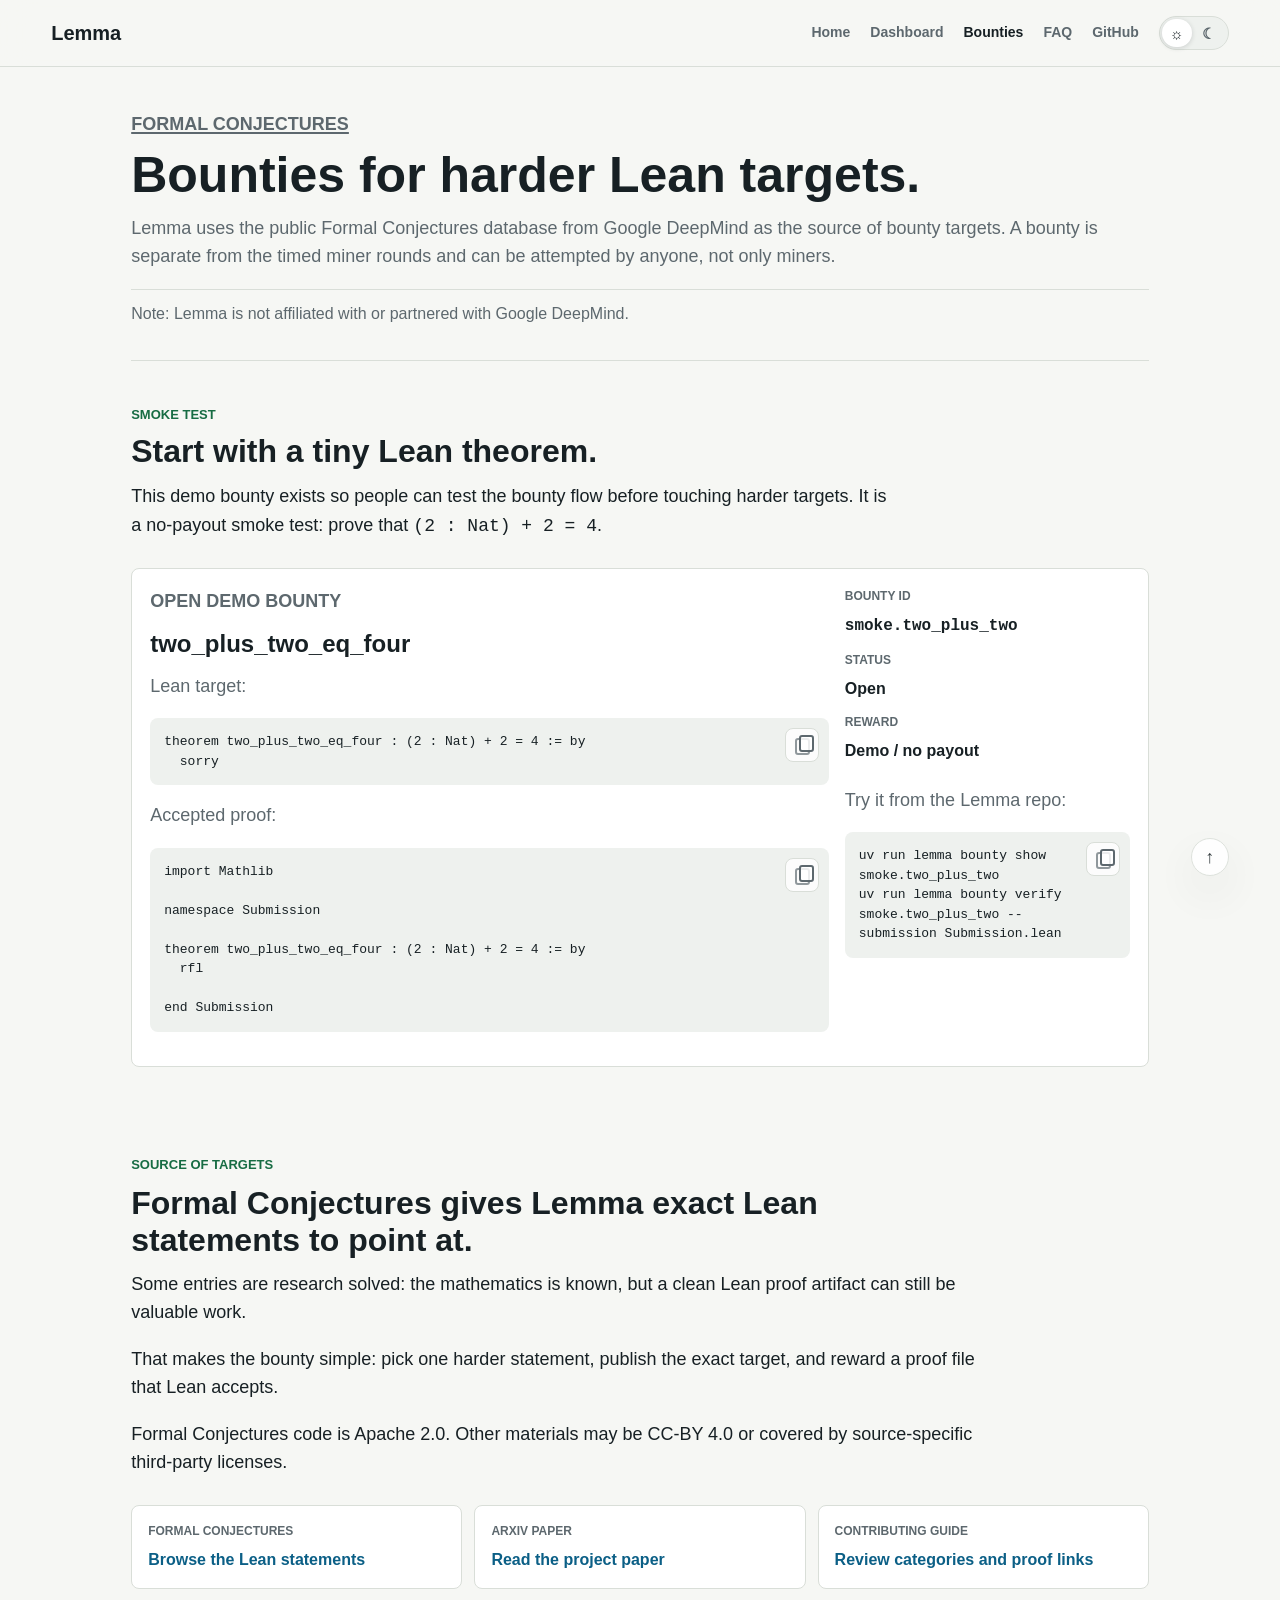
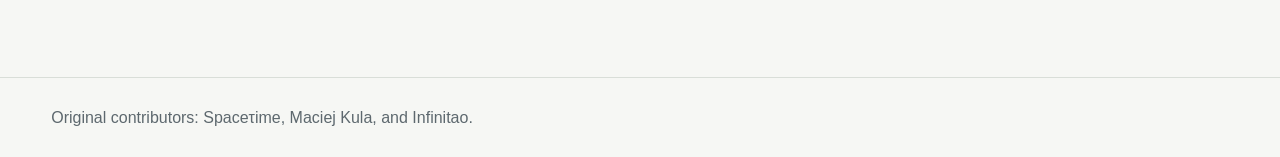
==== bounties/index.html @ 9a0e7863 "Add copy buttons and formal theorem example" ====
<!doctype html>
<html lang="en">
<head>
  <meta charset="utf-8">
  <meta name="viewport" content="width=device-width, initial-scale=1">
  <meta name="description" content="Formal Conjectures proof bounties on Lemma.">
  <title>Lemma Bounties</title>
  <script>
    (() => {
      try {
        const stored = localStorage.getItem("lemma-theme");
        const preferred = window.matchMedia("(prefers-color-scheme: dark)").matches ? "dark" : "light";
        document.documentElement.dataset.theme = stored || preferred;
      } catch {
        document.documentElement.dataset.theme = "light";
      }
    })();
  </script>
  <link rel="stylesheet" href="../assets/styles.css?v=20260516-site-polish-15">
  <script src="../assets/site.js?v=20260516-site-polish-15" defer></script>
</head>
<body id="top" data-page="bounties">
  <header class="site-header">
    <a class="brand" href="../index.html" aria-label="Lemma home">Lemma</a>
    <nav aria-label="Primary">
      <a href="../index.html">Home</a>
      <a href="../dashboard/index.html">Dashboard</a>
      <a href="index.html" aria-current="page">Bounties</a>
      <a href="../faq/index.html">FAQ</a>
      <a href="https://github.com/spacetime-tao/lemma" target="_blank" rel="noopener noreferrer">GitHub</a>
      <span class="theme-toggle" role="group" aria-label="Theme">
        <button class="theme-option" type="button" data-theme-choice="light" aria-label="Use light theme">&#9788;</button>
        <button class="theme-option" type="button" data-theme-choice="dark" aria-label="Use dark theme">&#9790;</button>
      </span>
    </nav>
  </header>

  <main class="dashboard-page bounty-page">
    <section class="dashboard-head bounty-head">
      <div>
        <p class="eyebrow"><a class="title-link" href="https://google-deepmind.github.io/formal-conjectures/" target="_blank" rel="noopener noreferrer">Formal Conjectures</a></p>
        <h1>Bounties for harder Lean targets.</h1>
        <p>
          Lemma uses the public Formal Conjectures database from Google
          DeepMind as the source of bounty targets. A bounty is separate
          from the timed miner rounds and can be attempted by anyone, not only
          miners.
        </p>
        <p class="source-note">Note: Lemma is not affiliated with or partnered with Google DeepMind.</p>
      </div>
    </section>

    <section class="band smoke-bounty" aria-labelledby="smoke-bounty-title">
      <div class="section-head">
        <p class="eyebrow">Smoke test</p>
        <h2 id="smoke-bounty-title">Start with a tiny Lean theorem.</h2>
        <p>
          This demo bounty exists so people can test the bounty flow before
          touching harder targets. It is a no-payout smoke test: prove that
          <code>(2 : Nat) + 2 = 4</code>.
        </p>
      </div>
      <article class="bounty-card">
        <div class="bounty-card-main">
          <p class="label">Open demo bounty</p>
          <h3>two_plus_two_eq_four</h3>
          <p>Lean target:</p>
          <pre class="lean-statement"><code>theorem two_plus_two_eq_four : (2 : Nat) + 2 = 4 := by
  sorry</code></pre>
          <p>Accepted proof:</p>
          <pre class="lean-statement"><code>import Mathlib

namespace Submission

theorem two_plus_two_eq_four : (2 : Nat) + 2 = 4 := by
  rfl

end Submission</code></pre>
        </div>
        <div class="bounty-card-side">
          <dl>
            <dt>Bounty id</dt>
            <dd><code>smoke.two_plus_two</code></dd>
            <dt>Status</dt>
            <dd>Open</dd>
            <dt>Reward</dt>
            <dd>Demo / no payout</dd>
          </dl>
          <p>Try it from the Lemma repo:</p>
          <pre class="lean-statement"><code>uv run lemma bounty show smoke.two_plus_two
uv run lemma bounty verify smoke.two_plus_two --submission Submission.lean</code></pre>
        </div>
      </article>
    </section>

    <section class="band bounty-sources">
      <div class="section-head">
        <p class="eyebrow">Source of targets</p>
        <h2>Formal Conjectures gives Lemma exact Lean statements to point at.</h2>
        <p>
          Some entries are research solved: the mathematics is known, but a
          clean Lean proof artifact can still be valuable work.
        </p>
        <p>
          That makes the bounty simple: pick one harder statement, publish the
          exact target, and reward a proof file that Lean accepts.
        </p>
        <p>
          Formal Conjectures code is Apache 2.0. Other materials may be CC-BY
          4.0 or covered by source-specific third-party licenses.
        </p>
      </div>
      <div class="source-list">
        <a class="source-link" href="https://google-deepmind.github.io/formal-conjectures/" target="_blank" rel="noopener noreferrer">
          <span>Formal Conjectures</span>
          <strong>Browse the Lean statements</strong>
        </a>
        <a class="source-link" href="https://arxiv.org/abs/2605.13171" target="_blank" rel="noopener noreferrer">
          <span>arXiv paper</span>
          <strong>Read the project paper</strong>
        </a>
        <a class="source-link" href="https://google-deepmind.github.io/formal-conjectures/contribute/" target="_blank" rel="noopener noreferrer">
          <span>Contributing guide</span>
          <strong>Review categories and proof links</strong>
        </a>
      </div>
    </section>
  </main>

  <footer class="site-footer">
    <p>Original contributors: Spaceτime, Maciej Kula, and Infinitao.</p>
  </footer>
  <a class="back-to-top" href="#top" aria-label="Back to top">↑</a>
</body>
</html>
---- assets/styles.css ----
:root {
  color-scheme: light dark;
  --bg: #f6f7f4;
  --ink: #172024;
  --muted: #5d686e;
  --panel: #ffffff;
  --line: #d9ded8;
  --soft: #eef1ee;
  --green: #176c43;
  --blue: #0b5f86;
  --gold: #8b6d1f;
  --rust: #9a4d2e;
  --shadow: 0 18px 55px rgba(23, 32, 36, 0.11);
  --header-bg: rgba(246, 247, 244, 0.92);
  --grid-line: rgba(23, 32, 36, 0.045);
  --panel-glass: rgba(255, 255, 255, 0.9);
  --button-secondary-bg: rgba(255, 255, 255, 0.72);
  --button-primary-bg: #172024;
  --button-primary-ink: #ffffff;
  --notice-bg: #fff8e1;
  --notice-ink: #4f4120;
  --operator-bg: #edf2f3;
}

:root[data-theme="dark"] {
  --bg: #0e1416;
  --ink: #eef4f1;
  --muted: #9aa8aa;
  --panel: #151d20;
  --line: #2c383b;
  --soft: #1e292b;
  --green: #58c58b;
  --blue: #7cc7e8;
  --gold: #d8bd55;
  --rust: #e09270;
  --shadow: 0 18px 55px rgba(0, 0, 0, 0.36);
  --header-bg: rgba(14, 20, 22, 0.92);
  --grid-line: rgba(238, 244, 241, 0.055);
  --panel-glass: rgba(21, 29, 32, 0.9);
  --button-secondary-bg: rgba(21, 29, 32, 0.78);
  --button-primary-bg: #eef4f1;
  --button-primary-ink: #0e1416;
  --notice-bg: #241f14;
  --notice-ink: #ead9a5;
  --operator-bg: #111b1d;
}

@view-transition {
  navigation: auto;
}

* {
  box-sizing: border-box;
}

html {
  background: var(--bg);
  scroll-behavior: smooth;
}

body {
  margin: 0;
  overflow-x: clip;
  background: var(--bg);
  color: var(--ink);
  font: 16px/1.52 -apple-system, BlinkMacSystemFont, "Segoe UI", sans-serif;
}

@media (prefers-reduced-motion: no-preference) {
  body,
  .site-header,
  .hero-panel,
  .status-card code,
  .lean-statement,
  .button,
  .theme-toggle,
  .theme-option,
  .steps article,
  .theorem-card,
  .scoreboard-grid article,
  .status-strip,
  .source-link,
  .bounty-card,
  .faq-list details,
  .dashboard-note article,
  .proof-map article,
  .table-shell,
  .operator-band,
  .notice-inline,
  .back-to-top {
    transition:
      background-color 520ms ease,
      border-color 520ms ease,
      color 520ms ease,
      box-shadow 520ms ease;
  }
}

a {
  color: inherit;
}

.title-link {
  color: inherit;
  text-decoration-thickness: 1.5px;
  text-underline-offset: 0.13em;
}

.title-link:hover {
  color: var(--blue);
}

code,
pre,
.addr {
  font-family: ui-monospace, SFMono-Regular, Menlo, Consolas, monospace;
}

.site-header {
  position: sticky;
  top: 0;
  z-index: 20;
  display: flex;
  align-items: center;
  justify-content: space-between;
  gap: 24px;
  padding: 16px clamp(20px, 4vw, 56px);
  border-bottom: 1px solid var(--line);
  background: var(--header-bg);
  backdrop-filter: blur(16px);
}

.brand {
  color: var(--ink);
  font-size: 20px;
  font-weight: 800;
  text-decoration: none;
}

nav {
  display: flex;
  align-items: center;
  gap: 20px;
  min-width: 0;
}

nav a {
  color: var(--muted);
  font-size: 14px;
  font-weight: 650;
  text-decoration: none;
}

nav a:hover,
nav a[aria-current="page"] {
  color: var(--ink);
}

.theme-toggle {
  position: relative;
  display: inline-grid;
  grid-template-columns: repeat(2, 32px);
  min-height: 34px;
  padding: 2px;
  border: 1px solid var(--line);
  border-radius: 999px;
  background: var(--soft);
  cursor: pointer;
  isolation: isolate;
}

.theme-toggle::before {
  content: "";
  position: absolute;
  top: 2px;
  left: 2px;
  z-index: 0;
  width: 30px;
  height: 28px;
  border-radius: 999px;
  background: var(--panel);
  box-shadow: 0 1px 5px rgba(23, 32, 36, 0.16);
  transform: translateX(0);
  transition: transform 420ms ease, background-color 520ms ease, box-shadow 520ms ease;
}

.theme-toggle[data-current-theme="dark"]::before {
  transform: translateX(32px);
}

.theme-option {
  position: relative;
  z-index: 1;
  display: inline-grid;
  place-items: center;
  width: 30px;
  height: 28px;
  border: 0;
  border-radius: 999px;
  background: transparent;
  color: var(--muted);
  cursor: pointer;
  font: inherit;
  font-size: 15px;
  font-weight: 850;
  line-height: 1;
}

.theme-option[aria-pressed="true"] {
  color: var(--ink);
}

h1,
h2,
h3,
p {
  margin-top: 0;
}

h1 {
  margin-bottom: 14px;
  font-size: 60px;
  line-height: 1.02;
  letter-spacing: 0;
}

h2 {
  margin-bottom: 12px;
  font-size: 32px;
  line-height: 1.12;
  letter-spacing: 0;
}

h3 {
  margin-bottom: 8px;
  font-size: 18px;
}

.eyebrow,
.label {
  margin: 0 0 10px;
  color: var(--green);
  font-size: 12px;
  font-weight: 800;
  letter-spacing: 0;
  text-transform: uppercase;
}

.label {
  color: var(--muted);
}

.label-with-info,
.table-label {
  display: inline-flex;
  gap: 6px;
  align-items: center;
  min-width: 0;
}

.info-tip {
  position: relative;
  display: inline-flex;
  align-items: center;
  z-index: 2;
  text-transform: none;
}

.info-tip.is-open {
  z-index: 80;
}

.info-button {
  display: inline-grid;
  place-items: center;
  width: 18px;
  height: 18px;
  padding: 0;
  border: 1px solid var(--line);
  border-radius: 50%;
  background: var(--soft);
  color: var(--ink);
  cursor: pointer;
  font: inherit;
  font-size: 12px;
  font-weight: 800;
  line-height: 1;
}

.info-bubble {
  display: none;
  position: absolute;
  left: 50%;
  bottom: calc(100% + 8px);
  z-index: 30;
  width: min(280px, 72vw);
  padding: 10px 12px;
  border: 1px solid var(--line);
  border-radius: 8px;
  background: var(--panel);
  color: var(--ink);
  box-shadow: var(--shadow);
  font-size: 13px;
  font-weight: 600;
  line-height: 1.35;
  opacity: 0;
  pointer-events: none;
  text-align: left;
  text-transform: none;
  transform: translate(-50%, 4px);
  transition: opacity 140ms ease, transform 140ms ease;
}

.info-bubble.align-right {
  right: 0;
  left: auto;
  transform: translate(0, 4px);
}

.info-tip:hover .info-bubble,
.info-tip:focus-within .info-bubble,
.info-tip.is-open .info-bubble {
  display: block;
  opacity: 1;
  pointer-events: auto;
  transform: translate(-50%, 0);
}

.info-tip:hover .info-bubble.align-right,
.info-tip:focus-within .info-bubble.align-right,
.info-tip.is-open .info-bubble.align-right {
  transform: translate(0, 0);
}

.hero {
  display: grid;
  grid-template-columns: minmax(0, 0.95fr) minmax(min(360px, 100%), 0.7fr);
  gap: clamp(28px, 6vw, 86px);
  align-items: center;
  min-height: 68svh;
  padding: 54px clamp(20px, 4vw, 56px) 62px;
  border-bottom: 1px solid var(--line);
  background:
    linear-gradient(var(--grid-line) 1px, transparent 1px),
    linear-gradient(90deg, var(--grid-line) 1px, transparent 1px);
  background-size: 48px 48px;
}

.hero-copy {
  min-width: 0;
  max-width: 760px;
}

.hero-copy h1 {
  max-width: 660px;
  font-size: 52px;
  line-height: 1.04;
}

.lede {
  max-width: 580px;
  color: var(--muted);
  font-size: 19px;
  line-height: 1.48;
}

.hero-actions {
  display: flex;
  flex-wrap: wrap;
  gap: 12px;
  margin-top: 28px;
}

.button,
.text-link {
  display: inline-flex;
  align-items: center;
  min-height: 42px;
  color: var(--ink);
  font-weight: 750;
  text-decoration: none;
}

.button {
  justify-content: center;
  padding: 0 16px;
  border: 1px solid var(--ink);
  border-radius: 8px;
}

.button.primary {
  background: var(--button-primary-bg);
  color: var(--button-primary-ink);
}

.button.secondary {
  background: var(--button-secondary-bg);
}

.text-link {
  color: var(--blue);
}

.link-row {
  display: flex;
  flex-wrap: wrap;
  gap: 14px;
}

.hero-panel {
  min-width: 0;
  border: 1px solid var(--line);
  border-radius: 8px;
  background: var(--panel-glass);
  box-shadow: var(--shadow);
  overflow: visible;
}

.status-card {
  display: grid;
  gap: 10px;
  padding: 20px;
  border-bottom: 1px solid var(--line);
}

.status-card > span,
.metric-grid div > span,
.status-strip div > span,
.scoreboard-grid article > span,
.mini-row > span {
  color: var(--muted);
  font-size: 12px;
  font-weight: 700;
  text-transform: uppercase;
}

.status-card strong {
  font-size: 22px;
}

.panel-link {
  min-height: auto;
  font-size: 19px;
}

.status-card code,
.lean-statement {
  display: block;
  margin: 0;
  padding: 14px;
  overflow-wrap: anywhere;
  white-space: pre-wrap;
  border-radius: 8px;
  background: var(--soft);
  color: var(--ink);
  font-size: 14px;
  line-height: 1.5;
}

.copy-block {
  position: relative;
}

.copy-block > pre,
.copy-block > code {
  padding-right: 52px;
}

.copy-button {
  appearance: none;
  position: absolute;
  top: 10px;
  right: 10px;
  width: 34px;
  height: 34px;
  padding: 0;
  border: 1px solid var(--line);
  border-radius: 8px;
  background: var(--panel);
  background: color-mix(in srgb, var(--panel) 82%, transparent);
  color: var(--muted);
  cursor: pointer;
}

.copy-button:hover,
.copy-button:focus-visible,
.copy-button[data-copied="true"] {
  border-color: var(--blue);
  color: var(--blue);
}

.copy-button:focus-visible {
  outline: 2px solid var(--blue);
  outline-offset: 2px;
}

.copy-button::before,
.copy-button::after {
  content: "";
  position: absolute;
  width: 11px;
  height: 13px;
  border: 2px solid currentColor;
  border-radius: 3px;
}

.copy-button::before {
  top: 9px;
  left: 9px;
  opacity: 0.68;
}

.copy-button::after {
  top: 6px;
  left: 13px;
  background: inherit;
}

.metric-grid,
.scoreboard-grid {
  display: grid;
  grid-template-columns: repeat(2, minmax(0, 1fr));
}

.metric-grid div,
.scoreboard-grid article {
  display: grid;
  gap: 5px;
  position: relative;
  min-width: 0;
  padding: 16px 20px;
  border-right: 1px solid var(--line);
  border-bottom: 1px solid var(--line);
  background: var(--panel);
}

.metric-grid div:nth-child(2n),
.scoreboard-grid article:nth-child(2n) {
  border-right: 0;
}

.metric-grid div:nth-last-child(-n + 2) {
  border-bottom: 0;
}

.metric-grid strong,
.scoreboard-grid strong {
  font-size: 21px;
}

.metric-sub {
  color: var(--muted);
  font-size: 13px;
  font-style: normal;
  font-weight: 750;
}

.operator-band,
.footnote-band,
.band,
.dashboard-page {
  padding: 44px clamp(20px, 4vw, 56px);
}

.section-head {
  max-width: 860px;
  margin-bottom: 28px;
}

.useful-copy {
  margin-bottom: 0;
}

.useful-copy h2 {
  font-size: 30px;
}

.useful-copy p:last-child {
  color: var(--muted);
  font-size: 18px;
  line-height: 1.55;
}

.section-head > p:not(.eyebrow),
.steps p,
.value-grid p,
.proof-lanes p,
.operator-band p,
.proof-example > div > p,
.bounty-card p,
.faq-answer p,
.dashboard-head p {
  font-size: 18px;
  line-height: 1.58;
}

.steps {
  display: grid;
  grid-template-columns: repeat(3, minmax(0, 1fr));
  gap: 14px;
}

.steps article,
.theorem-card,
.scoreboard-grid article {
  border: 1px solid var(--line);
  border-radius: 8px;
  background: var(--panel);
}

.steps article {
  padding: 16px 18px;
}

.steps span {
  display: block;
  margin-bottom: 12px;
  color: var(--gold);
  font-weight: 800;
}

.steps p,
.value-grid p,
.proof-lanes p,
.operator-band p,
.table-head p,
.meta,
.theorem-explain,
.theorem-mode-note,
.dashboard-head p {
  color: var(--muted);
}

.operator-band {
  display: grid;
  grid-template-columns: repeat(2, minmax(0, 1fr));
  gap: 24px clamp(24px, 6vw, 72px);
  padding-top: 38px;
  padding-bottom: 38px;
  border-top: 1px solid var(--line);
  border-bottom: 1px solid var(--line);
  background: var(--operator-bg);
}

.get-started-notes {
  display: grid;
  grid-column: 1 / -1;
  gap: 18px;
  max-width: 720px;
}

.role-doc-link {
  margin-top: 10px;
}

.get-started-notes p {
  margin: 0;
}

.notice-inline {
  padding: 12px 14px;
  border: 1px solid var(--line);
  border-radius: 8px;
  background: var(--notice-bg);
  color: var(--notice-ink) !important;
}

.notice-inline strong {
  color: var(--rust);
}

.notice-inline .text-link {
  min-height: auto;
  color: var(--blue);
}

.notice-inline p + p {
  margin-top: 6px;
}

.value-grid {
  display: grid;
  grid-template-columns: repeat(4, minmax(0, 1fr));
  gap: 14px;
}

.proof-lanes {
  display: grid;
  grid-template-columns: repeat(2, minmax(0, 1fr));
  gap: 14px;
}

.value-grid article,
.proof-lanes article {
  padding: 18px;
  border: 1px solid var(--line);
  border-radius: 8px;
  background: var(--panel);
}

.proof-example {
  display: grid;
  gap: 18px;
  align-items: start;
  margin-top: 18px;
  padding: 18px;
  border: 1px solid var(--line);
  border-radius: 8px;
  background: var(--panel);
}

.proof-example > *,
.theorem-card,
.status-strip div {
  min-width: 0;
}

.proof-example p {
  color: var(--muted);
}

.proof-example-intro {
  max-width: 860px;
}

.proof-target {
  max-width: 860px;
}

.proof-target .lean-statement {
  margin-bottom: 0;
}

.proof-map-heading {
  margin: 2px 0 -2px;
  font-size: 20px;
}

.proof-map {
  display: grid;
  gap: 12px;
}

.proof-map article {
  display: grid;
  grid-template-columns: minmax(260px, 0.9fr) minmax(360px, 1.1fr);
  gap: 16px;
  align-items: stretch;
  padding: 14px;
  border: 1px solid var(--line);
  border-radius: 8px;
  background: var(--soft);
}

.proof-map-copy {
  display: grid;
  grid-template-columns: 34px minmax(0, 1fr);
  gap: 12px;
  align-content: start;
}

.proof-map-copy span {
  display: grid;
  place-items: center;
  width: 30px;
  height: 30px;
  border: 1px solid var(--line);
  border-radius: 999px;
  background: var(--panel);
  color: var(--gold);
  font-size: 14px;
  font-weight: 850;
  line-height: 1;
}

.proof-map h4 {
  margin: 1px 0 5px;
  color: var(--ink);
  font-size: 17px;
  line-height: 1.18;
}

.proof-map p {
  margin: 0;
  font-size: 16px;
  line-height: 1.48;
}

.proof-map code {
  color: var(--ink);
  font-weight: 750;
}

.lean-snippet {
  margin: 0;
  padding: 14px;
  overflow-x: auto;
  border-radius: 8px;
  background: var(--panel);
  color: var(--ink);
  font-size: 15px;
  line-height: 1.46;
}

.lean-snippet code {
  font-weight: 650;
}

.source-note {
  margin-top: 14px;
  padding-top: 12px;
  border-top: 1px solid var(--line);
  color: var(--muted);
  font-size: 16px !important;
  line-height: 1.5 !important;
}

.proof-lanes-band {
  border-top: 1px solid var(--line);
}

.miner-solve-band {
  border-top: 1px solid var(--line);
}

.bounty-page {
  max-width: 1120px;
}

.bounty-head {
  align-items: flex-start;
}

.bounty-page .eyebrow {
  font-size: 13px;
}

.bounty-page .dashboard-head h1 {
  max-width: 920px;
  font-size: 50px;
  line-height: 1.04;
}

.bounty-page .dashboard-head p,
.bounty-sources p {
  font-size: 18px;
  line-height: 1.55;
}

.bounty-sources {
  padding-right: 0;
  padding-left: 0;
}

.smoke-bounty {
  padding-right: 0;
  padding-left: 0;
  border-top: 1px solid var(--line);
}

.smoke-bounty .section-head {
  max-width: 760px;
}

.bounty-card {
  display: grid;
  grid-template-columns: minmax(0, 1fr) minmax(280px, 0.42fr);
  gap: 16px;
  padding: 18px;
  border: 1px solid var(--line);
  border-radius: 8px;
  background: var(--panel);
}

.bounty-card h3 {
  margin-bottom: 10px;
  font-size: 24px;
}

.bounty-card p {
  color: var(--muted);
}

.bounty-card dl {
  display: grid;
  gap: 8px;
  margin: 0 0 18px;
}

.bounty-card dt {
  color: var(--muted);
  font-size: 12px;
  font-weight: 800;
  text-transform: uppercase;
}

.bounty-card dd {
  margin: 0 0 4px;
  color: var(--ink);
  font-weight: 750;
}

.bounty-card .lean-statement {
  margin: 8px 0 16px;
  font-size: 13px;
}

.bounty-sources h2 {
  max-width: 760px;
  font-size: 32px;
  line-height: 1.14;
}

.source-list {
  display: grid;
  grid-template-columns: repeat(3, minmax(0, 1fr));
  gap: 12px;
}

.source-link {
  display: grid;
  gap: 8px;
  min-width: 0;
  padding: 16px;
  border: 1px solid var(--line);
  border-radius: 8px;
  background: var(--panel);
  text-decoration: none;
}

.source-link span {
  color: var(--muted);
  font-size: 12px;
  font-weight: 800;
  text-transform: uppercase;
}

.source-link strong {
  color: var(--blue);
}

.faq-page {
  max-width: 1180px;
}

.faq-layout {
  display: grid;
  grid-template-columns: 220px minmax(0, 1fr);
  gap: 32px;
  align-items: start;
}

.faq-topic-nav {
  position: sticky;
  top: 88px;
  display: grid;
  gap: 8px;
  align-items: start;
  padding: 12px;
  border: 1px solid var(--line);
  border-radius: 8px;
  background: var(--panel);
}

.faq-topic-nav span {
  color: var(--muted);
  font-size: 12px;
  font-weight: 800;
  text-transform: uppercase;
}

.faq-topic-nav a {
  display: flex;
  align-items: center;
  min-height: 36px;
  padding: 0 11px;
  border: 1px solid var(--line);
  border-radius: 8px;
  color: var(--ink);
  font-size: 14px;
  font-weight: 750;
  text-decoration: none;
}

.faq-topic-nav a:hover {
  border-color: var(--blue);
  color: var(--blue);
}

.faq-group {
  margin-top: 30px;
  scroll-margin-top: 92px;
}

.faq-content .faq-group:first-child {
  margin-top: 0;
}

.faq-group h2 {
  margin-bottom: 12px;
  font-size: 22px;
}

.faq-list {
  display: grid;
  gap: 12px;
}

.faq-list details {
  scroll-margin-top: 92px;
  border: 1px solid var(--line);
  border-radius: 8px;
  background: var(--panel);
  overflow: hidden;
}

.faq-list details:target {
  border-color: color-mix(in srgb, var(--green) 58%, var(--line));
  box-shadow: 0 0 0 1px color-mix(in srgb, var(--green) 28%, transparent);
}

.faq-list summary {
  display: flex;
  align-items: center;
  justify-content: space-between;
  gap: 16px;
  min-height: 56px;
  padding: 15px 18px;
  cursor: pointer;
  color: var(--ink);
  font-weight: 800;
  list-style: none;
}

.faq-list summary::-webkit-details-marker {
  display: none;
}

.faq-list summary::after {
  content: "+";
  display: inline-grid;
  flex: 0 0 auto;
  place-items: center;
  width: 28px;
  height: 28px;
  border: 1px solid var(--line);
  border-radius: 999px;
  color: var(--muted);
  font-size: 18px;
  line-height: 1;
}

.faq-list details[open] summary {
  border-bottom: 1px solid var(--line);
}

.faq-list details[open] summary::after {
  content: "-";
}

.faq-list summary span {
  flex: 1 1 auto;
  min-width: 0;
  font-size: 19px;
  line-height: 1.18;
}

.faq-permalink {
  display: inline-grid;
  flex: 0 0 auto;
  place-items: center;
  width: 28px;
  height: 28px;
  border: 1px solid transparent;
  border-radius: 999px;
  color: var(--muted);
  font-size: 17px;
  line-height: 1;
  text-decoration: none;
  opacity: 0.68;
}

.faq-list details:hover .faq-permalink,
.faq-permalink:focus-visible {
  border-color: var(--line);
  color: var(--ink);
  opacity: 1;
}

.faq-answer {
  display: grid;
  gap: 14px;
  padding: 20px 22px 22px;
}

.faq-answer p {
  max-width: 78ch;
  margin-bottom: 0;
}

.faq-list p:last-child,
.faq-list ul:last-child,
.faq-list ol:last-child {
  margin-bottom: 0;
}

.faq-list p,
.faq-list li {
  color: var(--muted);
}

.footnote-band {
  display: block;
  border-top: 1px solid var(--line);
  color: var(--muted);
}

.footnote-band p {
  margin: 0;
}

.back-to-top {
  position: fixed;
  right: clamp(20px, 4vw, 56px);
  left: auto;
  bottom: 24px;
  z-index: 30;
  display: grid;
  place-items: center;
  width: 38px;
  height: 38px;
  margin: 0;
  border: 1px solid var(--line);
  border-radius: 999px;
  background: var(--panel);
  color: var(--ink);
  box-shadow: var(--shadow);
  font-size: 18px;
  font-weight: 850;
  line-height: 1;
  text-decoration: none;
  opacity: 0.86;
}

.back-to-top:hover {
  border-color: var(--blue);
  color: var(--blue);
  opacity: 1;
}

.site-footer {
  display: flex;
  justify-content: space-between;
  gap: 24px;
  padding: 28px clamp(20px, 4vw, 56px);
  border-top: 1px solid var(--line);
  color: var(--muted);
}

.site-footer p {
  margin: 0;
}

body[data-page="home"] .site-footer {
  flex-direction: column;
  align-items: flex-start;
  justify-content: flex-start;
  gap: 8px;
}

.dashboard-page {
  width: min(1280px, 100%);
  margin: 0 auto;
}

.dashboard-head {
  display: flex;
  justify-content: space-between;
  gap: 28px;
  align-items: flex-end;
  padding-bottom: 18px;
}

.dashboard-head h1 {
  font-size: 48px;
}

.status-strip {
  display: grid;
  grid-template-columns: repeat(3, minmax(0, 1fr));
  border: 1px solid var(--line);
  background: var(--panel);
}

.status-strip div {
  display: grid;
  gap: 5px;
  position: relative;
  min-width: 0;
  padding: 14px;
  border-right: 1px solid var(--line);
}

.status-strip div:last-child {
  border-right: 0;
}

.status-strip strong {
  overflow-wrap: anywhere;
}

.scoreboard-grid {
  grid-template-columns: repeat(3, minmax(0, 1fr));
  gap: 12px;
  margin: 18px 0;
}

.scoreboard-grid article {
  border: 1px solid var(--line);
}

.scoreboard-grid article:nth-child(n) {
  border-right: 1px solid var(--line);
  border-bottom: 1px solid var(--line);
}

.theorem-layout {
  display: grid;
  grid-template-columns: minmax(0, 1.1fr) minmax(320px, 0.75fr);
  gap: 12px;
  align-items: start;
  margin-top: 18px;
}

.side-theorems {
  display: grid;
  gap: 12px;
}

.theorem-card {
  padding: 16px;
}

.theorem-card.current {
  border-color: var(--green);
}

.theorem-card h2 {
  max-width: 820px;
  font-size: 28px;
  line-height: 1.12;
}

.theorem-mode-note {
  max-width: 760px;
  margin: 24px 0 30px;
  padding: 14px 16px;
  border: 1px solid var(--line);
  border-radius: 8px;
  background: var(--soft);
  font-size: 19px;
  line-height: 1.45;
}

.theorem-mode-note .text-link {
  display: block;
  width: fit-content;
  margin-top: 10px;
  min-height: 0;
  font-size: 14px;
  line-height: 1.35;
}

.theorem-card.compact h3 {
  font-size: 19px;
  line-height: 1.18;
}

.theorem-topline {
  display: flex;
  justify-content: space-between;
  gap: 16px;
  align-items: start;
}

.theorem-meta {
  display: flex;
  flex-wrap: wrap;
  justify-content: flex-end;
  gap: 8px;
  color: var(--muted);
  font-size: 14px;
  font-weight: 700;
}

.theorem-meta span {
  display: inline-flex;
  align-items: baseline;
  gap: 6px;
  padding: 7px 12px;
  border: 1px solid var(--line);
  border-radius: 999px;
  background: var(--soft);
  color: var(--muted);
  line-height: 1;
  white-space: nowrap;
}

.theorem-meta strong {
  color: var(--ink);
  font-size: 15px;
  font-weight: 850;
}

.lean-statement {
  margin: 14px 0;
  max-width: 100%;
  overflow-x: auto;
}

.statement-label {
  margin: 12px 0 6px;
  color: var(--muted);
  font-size: 12px;
  font-weight: 800;
  text-transform: uppercase;
}

.statement-label + .lean-statement {
  margin-top: 0;
}

.technical-details {
  margin-top: 14px;
  color: var(--muted);
}

.technical-details summary {
  cursor: pointer;
  color: var(--blue);
  font-weight: 750;
  transition: color 180ms ease;
}

@supports (interpolate-size: allow-keywords) {
  :root {
    interpolate-size: allow-keywords;
  }
}

@supports selector(details::details-content) {
  details::details-content {
    block-size: 0;
    overflow: clip;
    opacity: 0;
    transition:
      block-size 220ms ease,
      opacity 180ms ease,
      content-visibility 220ms allow-discrete;
  }

  details[open]::details-content {
    block-size: auto;
    opacity: 1;
  }
}

.technical-details dl {
  display: grid;
  grid-template-columns: max-content 1fr;
  gap: 6px 12px;
  margin: 10px 0 0;
  font-size: 13px;
}

.technical-details dt {
  color: var(--ink);
  font-weight: 800;
}

.technical-details dd {
  display: grid;
  gap: 2px;
  margin: 0;
  overflow-wrap: anywhere;
}

.detail-value {
  color: var(--ink);
}

.detail-help {
  color: var(--muted);
  font-size: 12px;
}

.theorem-layout.is-rotating .theorem-card {
  animation: theorem-slide 420ms ease;
}

@keyframes theorem-slide {
  from {
    opacity: 0.45;
    transform: translateY(10px);
  }

  to {
    opacity: 1;
    transform: translateY(0);
  }
}

.table-head h2 {
  font-size: 24px;
}

.dashboard-note {
  align-items: flex-start;
  padding-top: 24px;
  padding-bottom: 24px;
}

.dashboard-note-grid {
  display: grid;
  grid-template-columns: repeat(4, minmax(0, 1fr));
  gap: 12px;
}

.dashboard-note article {
  padding: 14px;
  border: 1px solid var(--line);
  border-radius: 8px;
  background: var(--panel);
}

.dashboard-note article span {
  display: block;
  margin-bottom: 6px;
  color: var(--green);
  font-size: 12px;
  font-weight: 800;
  text-transform: uppercase;
}

.dashboard-note article p {
  color: var(--muted);
  font-size: 14px;
  line-height: 1.45;
}

.dashboard-note .meta {
  margin-top: 14px;
}

.miners-section {
  margin-top: 26px;
}

.table-head {
  display: flex;
  justify-content: space-between;
  gap: 20px;
  align-items: start;
  margin-bottom: 16px;
}

.table-head p {
  max-width: 720px;
}

.table-tools {
  display: flex;
  flex-wrap: wrap;
  gap: 10px 12px;
  justify-content: flex-end;
  align-items: end;
  max-width: 520px;
}

.table-tools label {
  display: grid;
  gap: 5px;
  color: var(--muted);
  font-size: 12px;
  font-weight: 700;
  text-transform: uppercase;
}

.table-tools input[type="search"] {
  width: min(360px, 60vw);
  min-height: 36px;
  padding: 0 10px;
  border: 1px solid var(--line);
  border-radius: 8px;
  background: var(--panel);
  color: var(--ink);
  font: inherit;
}

.search-field {
  min-width: min(360px, 100%);
}

.check-label {
  display: flex !important;
  grid-template-columns: none;
  flex-direction: row;
  gap: 8px !important;
  align-items: center;
  min-height: 36px;
  padding: 0 10px;
  border: 1px solid var(--line);
  border-radius: 8px;
  background: var(--panel);
  color: var(--ink) !important;
  text-transform: none !important;
}

.table-shell {
  position: relative;
  max-width: 100%;
  overflow-x: auto;
  border: 1px solid var(--line);
  background: var(--panel);
}

table {
  width: 100%;
  min-width: 920px;
  border-collapse: collapse;
}

th,
td {
  padding: 10px 10px;
  border-bottom: 1px solid var(--line);
  text-align: left;
  vertical-align: top;
}

thead {
  position: relative;
  z-index: 6;
}

th {
  position: relative;
}

.table-label .info-bubble {
  top: calc(100% + 8px);
  bottom: auto;
  z-index: 90;
  transform: translate(-50%, -4px);
}

.table-label .info-bubble.align-right {
  transform: translate(0, -4px);
}

.table-label .info-tip:hover .info-bubble,
.table-label .info-tip:focus-within .info-bubble,
.table-label .info-tip.is-open .info-bubble {
  transform: translate(-50%, 0);
}

.table-label .info-tip:hover .info-bubble.align-right,
.table-label .info-tip:focus-within .info-bubble.align-right,
.table-label .info-tip.is-open .info-bubble.align-right {
  transform: translate(0, 0);
}

.pass-mark {
  display: inline-grid;
  place-items: center;
  width: 22px;
  height: 22px;
  border-radius: 999px;
  font-weight: 850;
  line-height: 1;
}

.pass-yes {
  color: var(--green);
}

.pass-no {
  color: var(--rust);
}

.pass-unknown {
  color: var(--muted);
}

th {
  color: var(--muted);
  font-size: 12px;
}

th button:not(.info-button) {
  border: 0;
  padding: 0;
  background: transparent;
  color: inherit;
  cursor: pointer;
  font: inherit;
  font-weight: 800;
}

th button[data-sort-key]::after {
  content: " \2195";
  font-weight: 500;
}

td a {
  color: var(--blue);
  text-decoration: none;
}

td {
  font-size: 15px;
}

td a:hover,
.text-link:hover {
  text-decoration: underline;
}

.addr {
  max-width: 260px;
  font-size: 12px;
  overflow-wrap: anywhere;
}

.reveal-on-scroll {
  opacity: 0;
  transform: translateY(16px);
}

.reveal-on-scroll.is-visible {
  opacity: 1;
  transform: translateY(0);
  transition: opacity 520ms ease, transform 520ms ease;
}

@media (prefers-reduced-motion: reduce) {
  .reveal-on-scroll {
    opacity: 1;
    transform: none;
  }
}

@media (max-width: 980px) {
  h1 {
    font-size: 48px;
  }

  .hero-copy h1 {
    font-size: 38px;
  }

  h2 {
    font-size: 29px;
  }

  .bounty-page .dashboard-head h1 {
    font-size: 42px;
  }

  .bounty-sources h2 {
    font-size: 30px;
  }

  .hero,
  .operator-band,
  .proof-example,
  .theorem-layout,
  .bounty-card,
  .faq-layout {
    grid-template-columns: 1fr;
  }

  .proof-map article {
    grid-template-columns: 1fr;
  }

  .faq-topic-nav {
    position: static;
    display: flex;
    flex-wrap: wrap;
    margin-bottom: 22px;
  }

  .faq-topic-nav a {
    border-radius: 999px;
  }

  .steps,
  .scoreboard-grid,
  .value-grid,
  .source-list,
  .dashboard-note-grid,
  .get-started-notes {
    grid-template-columns: repeat(2, minmax(0, 1fr));
  }

  .status-strip {
    grid-template-columns: repeat(3, minmax(0, 1fr));
  }

  .status-strip div:nth-child(3n) {
    border-right: 0;
  }

  .status-strip div:nth-child(n + 4) {
    border-top: 1px solid var(--line);
  }

  .dashboard-head,
  .site-footer {
    display: block;
  }

  .site-footer p + p,
  .dashboard-head .meta {
    margin-top: 10px;
  }
}

@media (max-width: 640px) {
  .site-header {
    align-items: flex-start;
    flex-wrap: wrap;
  }

  nav {
    flex-wrap: wrap;
    justify-content: flex-end;
    gap: 10px 14px;
  }

  h1,
  .dashboard-head h1 {
    font-size: 36px;
  }

  .hero-copy h1 {
    font-size: 31px;
  }

  .hero {
    min-height: auto;
    padding-top: 42px;
  }

  .lede {
    font-size: 16px;
  }

  .bounty-page .dashboard-head h1,
  .bounty-sources h2 {
    font-size: 32px;
  }

  .bounty-page .dashboard-head p,
  .bounty-sources p {
    font-size: 16px;
  }

  .steps,
  .status-strip,
  .scoreboard-grid,
  .metric-grid,
  .value-grid,
  .proof-lanes,
  .source-list,
  .dashboard-note-grid,
  .get-started-notes {
    grid-template-columns: 1fr;
  }

  .metric-grid div,
  .scoreboard-grid article,
  .status-strip div {
    border-right: 0;
  }

  .metric-grid div,
  .status-strip div {
    border-bottom: 1px solid var(--line);
  }

  .metric-grid div:last-child,
  .status-strip div:last-child {
    border-bottom: 0;
  }

  .table-head,
  .table-tools,
  .footnote-band {
    display: grid;
    justify-content: stretch;
  }

  .table-tools input[type="search"] {
    width: 100%;
  }

  .back-to-top {
    right: 16px;
    bottom: 16px;
    width: 34px;
    height: 34px;
    font-size: 17px;
    opacity: 0.78;
  }
}
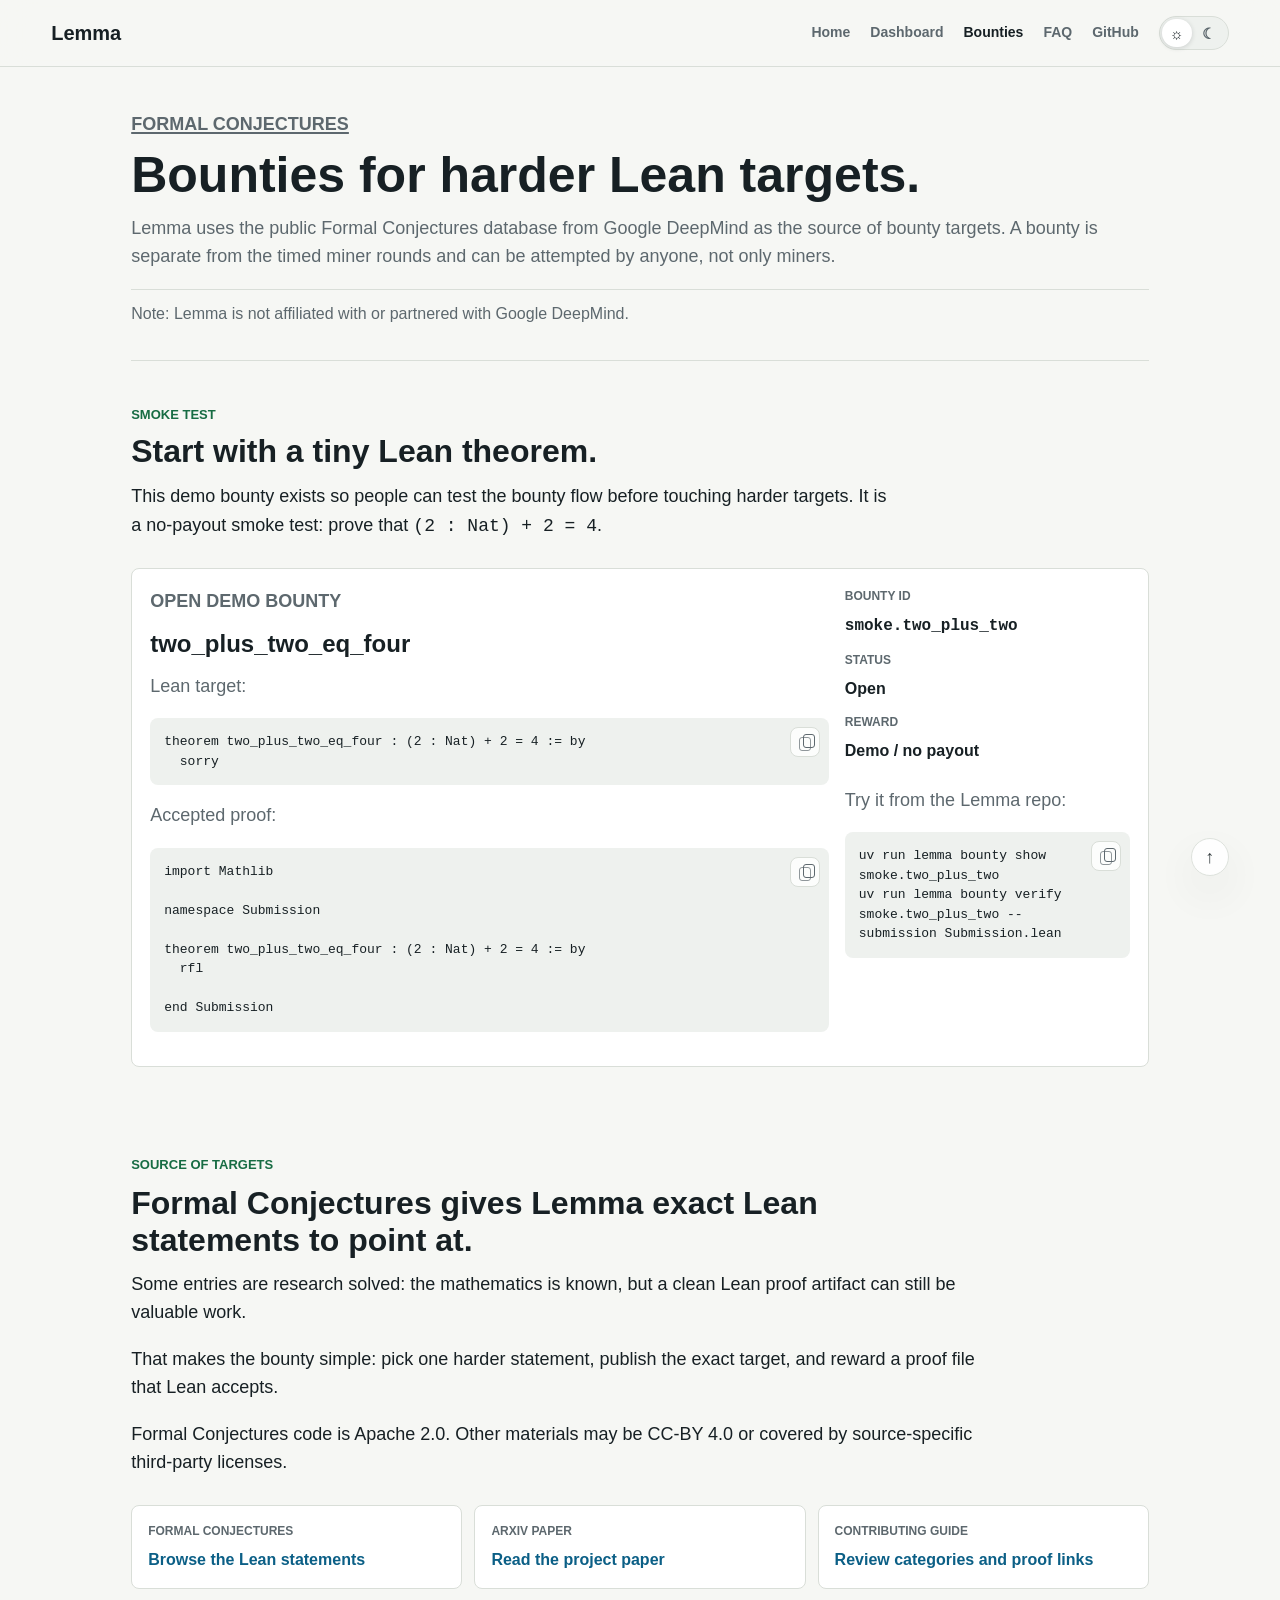
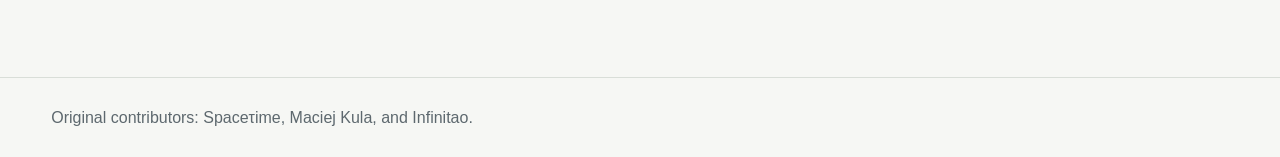
==== commit d1a55d7f: "Polish copy button animation" ====
--- a/bounties/index.html
+++ b/bounties/index.html
@@ -16,8 +16,8 @@
       }
     })();
   </script>
-  <link rel="stylesheet" href="../assets/styles.css?v=20260516-site-polish-15">
-  <script src="../assets/site.js?v=20260516-site-polish-15" defer></script>
+  <link rel="stylesheet" href="../assets/styles.css?v=20260516-site-polish-16">
+  <script src="../assets/site.js?v=20260516-site-polish-16" defer></script>
 </head>
 <body id="top" data-page="bounties">
   <header class="site-header">
--- a/assets/styles.css
+++ b/assets/styles.css
@@ -463,16 +463,16 @@
 
 .copy-block > pre,
 .copy-block > code {
-  padding-right: 52px;
+  padding-right: 46px;
 }
 
 .copy-button {
   appearance: none;
   position: absolute;
-  top: 10px;
-  right: 10px;
-  width: 34px;
-  height: 34px;
+  top: 9px;
+  right: 9px;
+  width: 30px;
+  height: 30px;
   padding: 0;
   border: 1px solid var(--line);
   border-radius: 8px;
@@ -480,6 +480,10 @@
   background: color-mix(in srgb, var(--panel) 82%, transparent);
   color: var(--muted);
   cursor: pointer;
+  transition:
+    border-color 160ms ease,
+    color 160ms ease,
+    transform 160ms ease;
 }
 
 .copy-button:hover,
@@ -494,26 +498,83 @@
   outline-offset: 2px;
 }
 
-.copy-button::before,
-.copy-button::after {
+.copy-button:active {
+  transform: scale(0.94);
+}
+
+.copy-button-icon,
+.copy-button-check {
+  position: absolute;
+  inset: 0;
+  transition:
+    opacity 150ms ease,
+    transform 180ms ease;
+}
+
+.copy-button-icon::before,
+.copy-button-icon::after {
   content: "";
   position: absolute;
-  width: 11px;
-  height: 13px;
-  border: 2px solid currentColor;
+  width: 10px;
+  height: 12px;
+  border: 1.8px solid currentColor;
   border-radius: 3px;
 }
 
-.copy-button::before {
+.copy-button-icon::before {
   top: 9px;
-  left: 9px;
+  left: 8px;
   opacity: 0.68;
 }
 
-.copy-button::after {
+.copy-button-icon::after {
   top: 6px;
-  left: 13px;
+  left: 12px;
   background: inherit;
+}
+
+.copy-button-check {
+  opacity: 0;
+  transform: scale(0.72);
+}
+
+.copy-button-check::before {
+  content: "";
+  position: absolute;
+  top: 8px;
+  left: 10px;
+  width: 7px;
+  height: 12px;
+  border-right: 2.3px solid currentColor;
+  border-bottom: 2.3px solid currentColor;
+  transform: rotate(42deg);
+}
+
+.copy-button[data-copied="true"] .copy-button-icon {
+  opacity: 0;
+  transform: scale(0.74);
+}
+
+.copy-button[data-copied="true"] .copy-button-check {
+  opacity: 1;
+  transform: scale(1);
+  animation: copy-check-pop 260ms cubic-bezier(0.2, 1.45, 0.45, 1);
+}
+
+@keyframes copy-check-pop {
+  0% {
+    opacity: 0;
+    transform: scale(0.58);
+  }
+
+  70% {
+    transform: scale(1.14);
+  }
+
+  100% {
+    opacity: 1;
+    transform: scale(1);
+  }
 }
 
 .metric-grid,
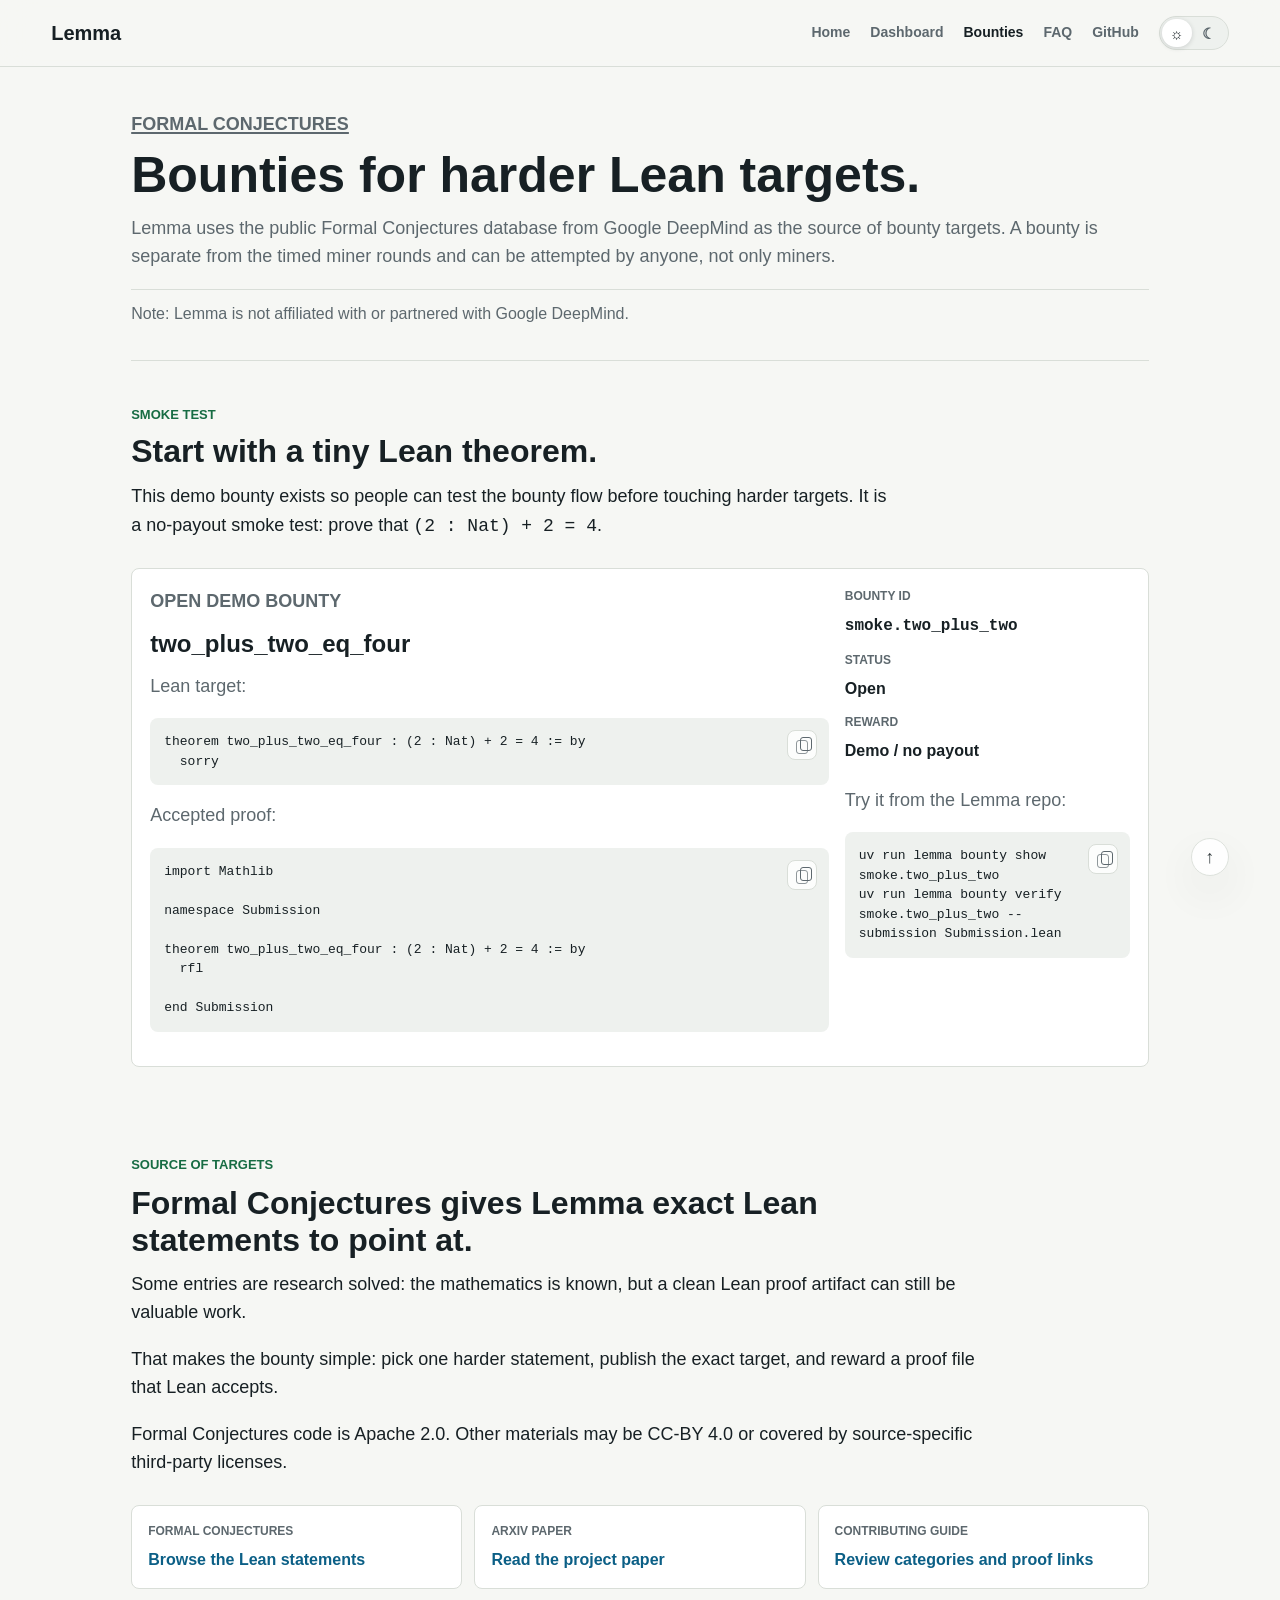
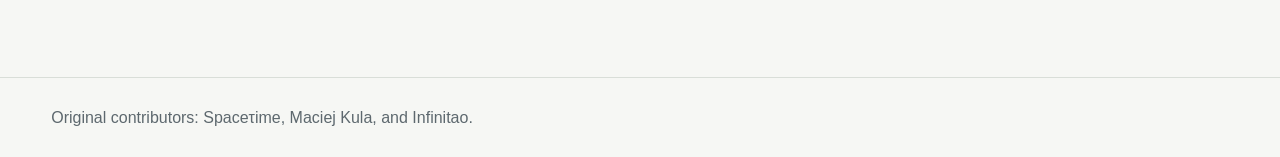
==== commit ea1e47fb: "Fix copy button placement" ====
--- a/bounties/index.html
+++ b/bounties/index.html
@@ -16,8 +16,8 @@
       }
     })();
   </script>
-  <link rel="stylesheet" href="../assets/styles.css?v=20260516-site-polish-16">
-  <script src="../assets/site.js?v=20260516-site-polish-16" defer></script>
+  <link rel="stylesheet" href="../assets/styles.css?v=20260516-site-polish-18">
+  <script src="../assets/site.js?v=20260516-site-polish-18" defer></script>
 </head>
 <body id="top" data-page="bounties">
   <header class="site-header">
--- a/assets/styles.css
+++ b/assets/styles.css
@@ -458,19 +458,39 @@
 }
 
 .copy-block {
+  display: block;
   position: relative;
+  max-width: 100%;
 }
 
 .copy-block > pre,
 .copy-block > code {
-  padding-right: 46px;
+  margin: 0 !important;
+  padding-right: 56px;
+}
+
+.copy-block-lean {
+  margin: 14px 0;
+}
+
+.statement-label + .copy-block-lean {
+  margin-top: 0;
+}
+
+.proof-target .copy-block-lean {
+  margin-bottom: 0;
+}
+
+.bounty-card .copy-block-lean {
+  margin: 8px 0 16px;
 }
 
 .copy-button {
   appearance: none;
   position: absolute;
-  top: 9px;
-  right: 9px;
+  top: 12px;
+  right: 12px;
+  z-index: 1;
   width: 30px;
   height: 30px;
   padding: 0;
@@ -792,6 +812,19 @@
   margin-bottom: 0;
 }
 
+.proof-sorry-note {
+  max-width: 760px;
+  margin: 8px 0 0;
+  color: var(--muted);
+  font-size: 15px !important;
+  line-height: 1.5 !important;
+}
+
+.proof-sorry-note code {
+  color: var(--ink);
+  font-weight: 750;
+}
+
 .proof-map-heading {
   margin: 2px 0 -2px;
   font-size: 20px;
@@ -802,25 +835,40 @@
   gap: 12px;
 }
 
-.proof-map article {
-  display: grid;
-  grid-template-columns: minmax(260px, 0.9fr) minmax(360px, 1.1fr);
+.proof-map-full {
+  grid-template-columns: minmax(280px, 0.86fr) minmax(420px, 1.14fr);
   gap: 16px;
   align-items: stretch;
-  padding: 14px;
-  border: 1px solid var(--line);
-  border-radius: 8px;
-  background: var(--soft);
-}
-
-.proof-map-copy {
+}
+
+.proof-step-list {
+  display: grid;
+  gap: 12px;
+}
+
+.proof-map-full > .copy-block {
+  align-self: stretch;
+  margin: 0;
+}
+
+.proof-full-code {
+  height: 100%;
+  font-size: 15px;
+  line-height: 1.55;
+}
+
+.proof-map article {
   display: grid;
   grid-template-columns: 34px minmax(0, 1fr);
   gap: 12px;
   align-content: start;
-}
-
-.proof-map-copy span {
+  padding: 14px;
+  border: 1px solid var(--line);
+  border-radius: 8px;
+  background: var(--soft);
+}
+
+.proof-map article span {
   display: grid;
   place-items: center;
   width: 30px;
@@ -852,19 +900,11 @@
   font-weight: 750;
 }
 
-.lean-snippet {
-  margin: 0;
-  padding: 14px;
-  overflow-x: auto;
-  border-radius: 8px;
-  background: var(--panel);
-  color: var(--ink);
-  font-size: 15px;
-  line-height: 1.46;
-}
-
-.lean-snippet code {
-  font-weight: 650;
+.proof-spacing-note {
+  margin: -4px 0 0;
+  color: var(--muted);
+  font-size: 15px !important;
+  line-height: 1.5 !important;
 }
 
 .source-note {
@@ -1741,6 +1781,10 @@
     grid-template-columns: 1fr;
   }
 
+  .proof-map-full {
+    grid-template-columns: 1fr;
+  }
+
   .proof-map article {
     grid-template-columns: 1fr;
   }
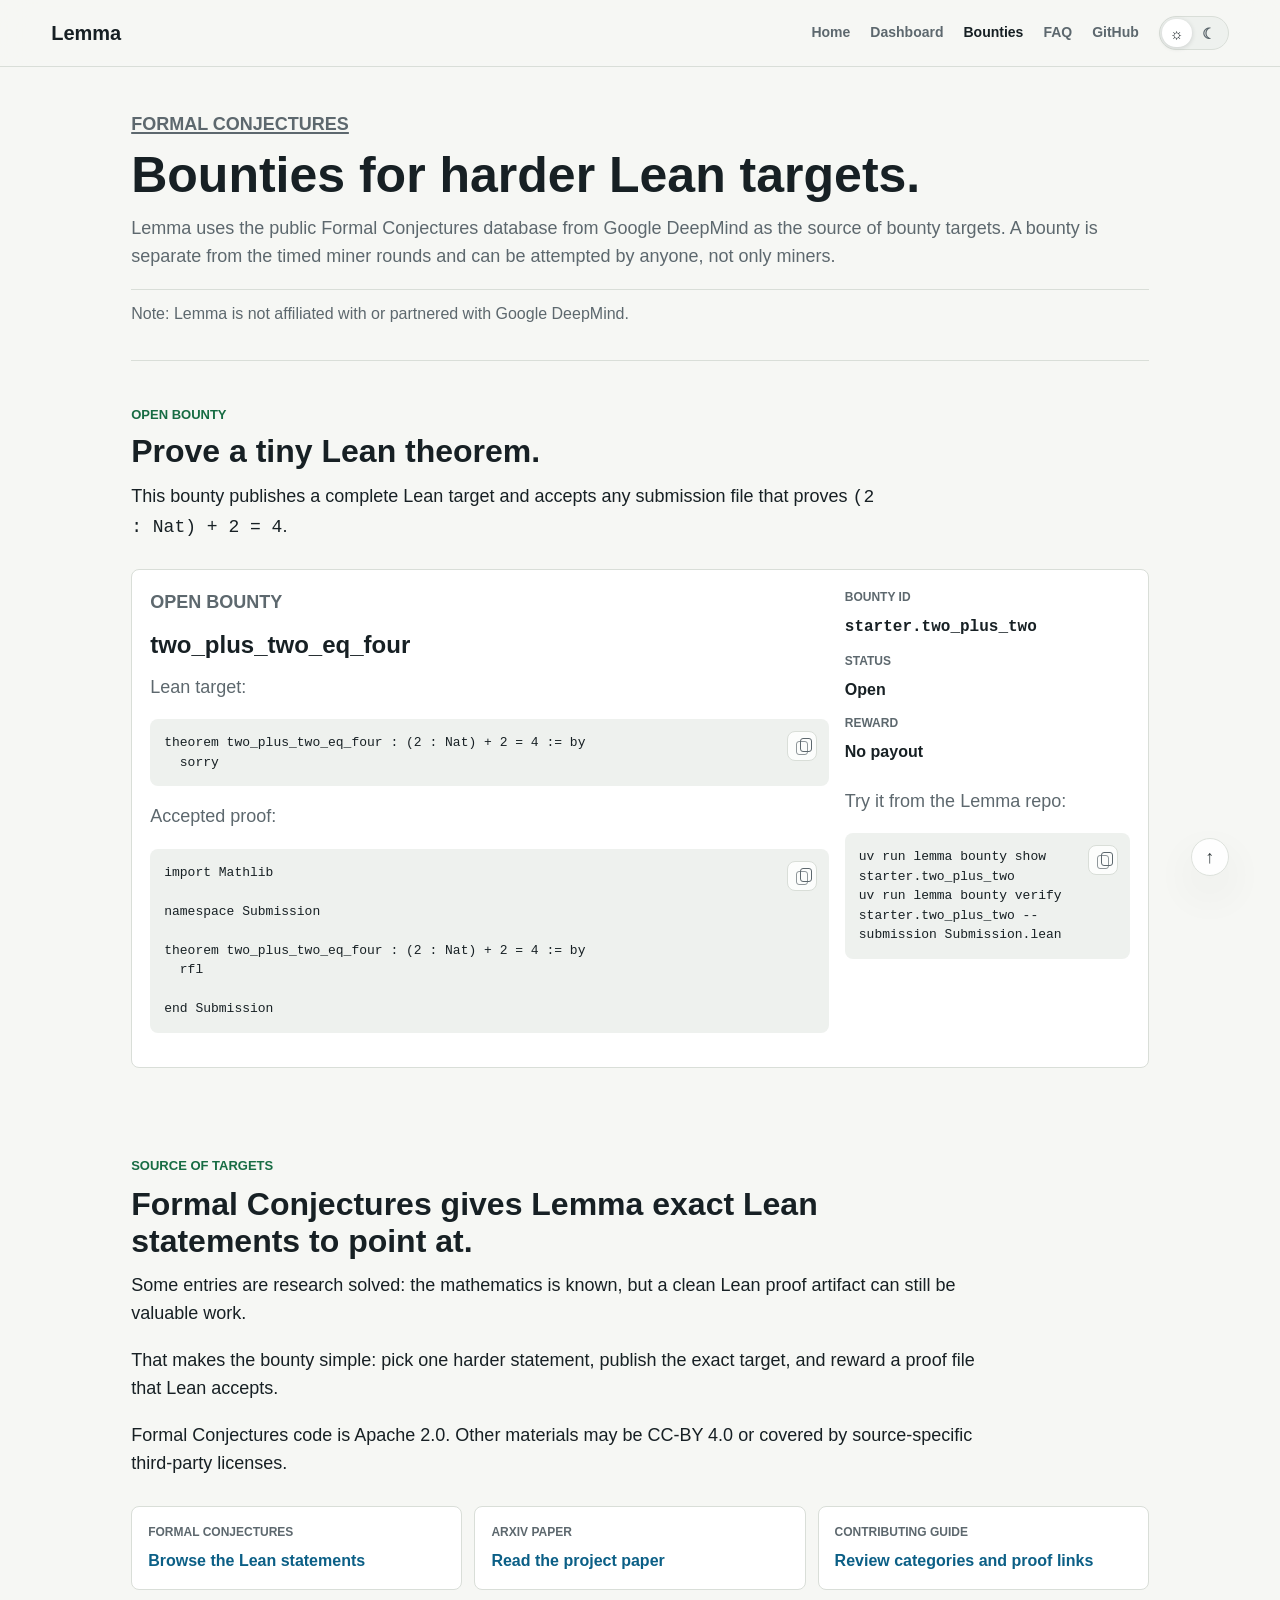
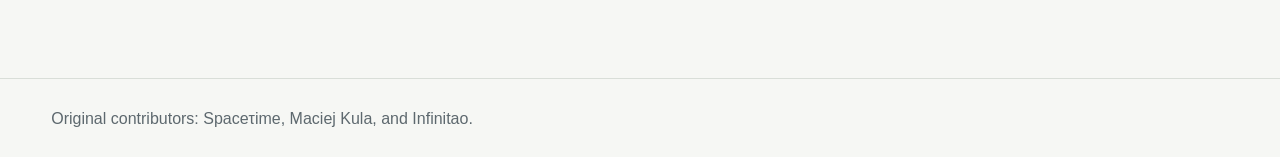
==== commit d6711085: "Update starter bounty copy" ====
--- a/bounties/index.html
+++ b/bounties/index.html
@@ -50,19 +50,18 @@
       </div>
     </section>
 
-    <section class="band smoke-bounty" aria-labelledby="smoke-bounty-title">
+    <section class="band starter-bounty" aria-labelledby="starter-bounty-title">
       <div class="section-head">
-        <p class="eyebrow">Smoke test</p>
-        <h2 id="smoke-bounty-title">Start with a tiny Lean theorem.</h2>
+        <p class="eyebrow">Open bounty</p>
+        <h2 id="starter-bounty-title">Prove a tiny Lean theorem.</h2>
         <p>
-          This demo bounty exists so people can test the bounty flow before
-          touching harder targets. It is a no-payout smoke test: prove that
-          <code>(2 : Nat) + 2 = 4</code>.
+          This bounty publishes a complete Lean target and accepts any
+          submission file that proves <code>(2 : Nat) + 2 = 4</code>.
         </p>
       </div>
       <article class="bounty-card">
         <div class="bounty-card-main">
-          <p class="label">Open demo bounty</p>
+          <p class="label">Open bounty</p>
           <h3>two_plus_two_eq_four</h3>
           <p>Lean target:</p>
           <pre class="lean-statement"><code>theorem two_plus_two_eq_four : (2 : Nat) + 2 = 4 := by
@@ -80,15 +79,15 @@
         <div class="bounty-card-side">
           <dl>
             <dt>Bounty id</dt>
-            <dd><code>smoke.two_plus_two</code></dd>
+            <dd><code>starter.two_plus_two</code></dd>
             <dt>Status</dt>
             <dd>Open</dd>
             <dt>Reward</dt>
-            <dd>Demo / no payout</dd>
+            <dd>No payout</dd>
           </dl>
           <p>Try it from the Lemma repo:</p>
-          <pre class="lean-statement"><code>uv run lemma bounty show smoke.two_plus_two
-uv run lemma bounty verify smoke.two_plus_two --submission Submission.lean</code></pre>
+          <pre class="lean-statement"><code>uv run lemma bounty show starter.two_plus_two
+uv run lemma bounty verify starter.two_plus_two --submission Submission.lean</code></pre>
         </div>
       </article>
     </section>
--- a/assets/styles.css
+++ b/assets/styles.css
@@ -953,13 +953,13 @@
   padding-left: 0;
 }
 
-.smoke-bounty {
+.starter-bounty {
   padding-right: 0;
   padding-left: 0;
   border-top: 1px solid var(--line);
 }
 
-.smoke-bounty .section-head {
+.starter-bounty .section-head {
   max-width: 760px;
 }
 
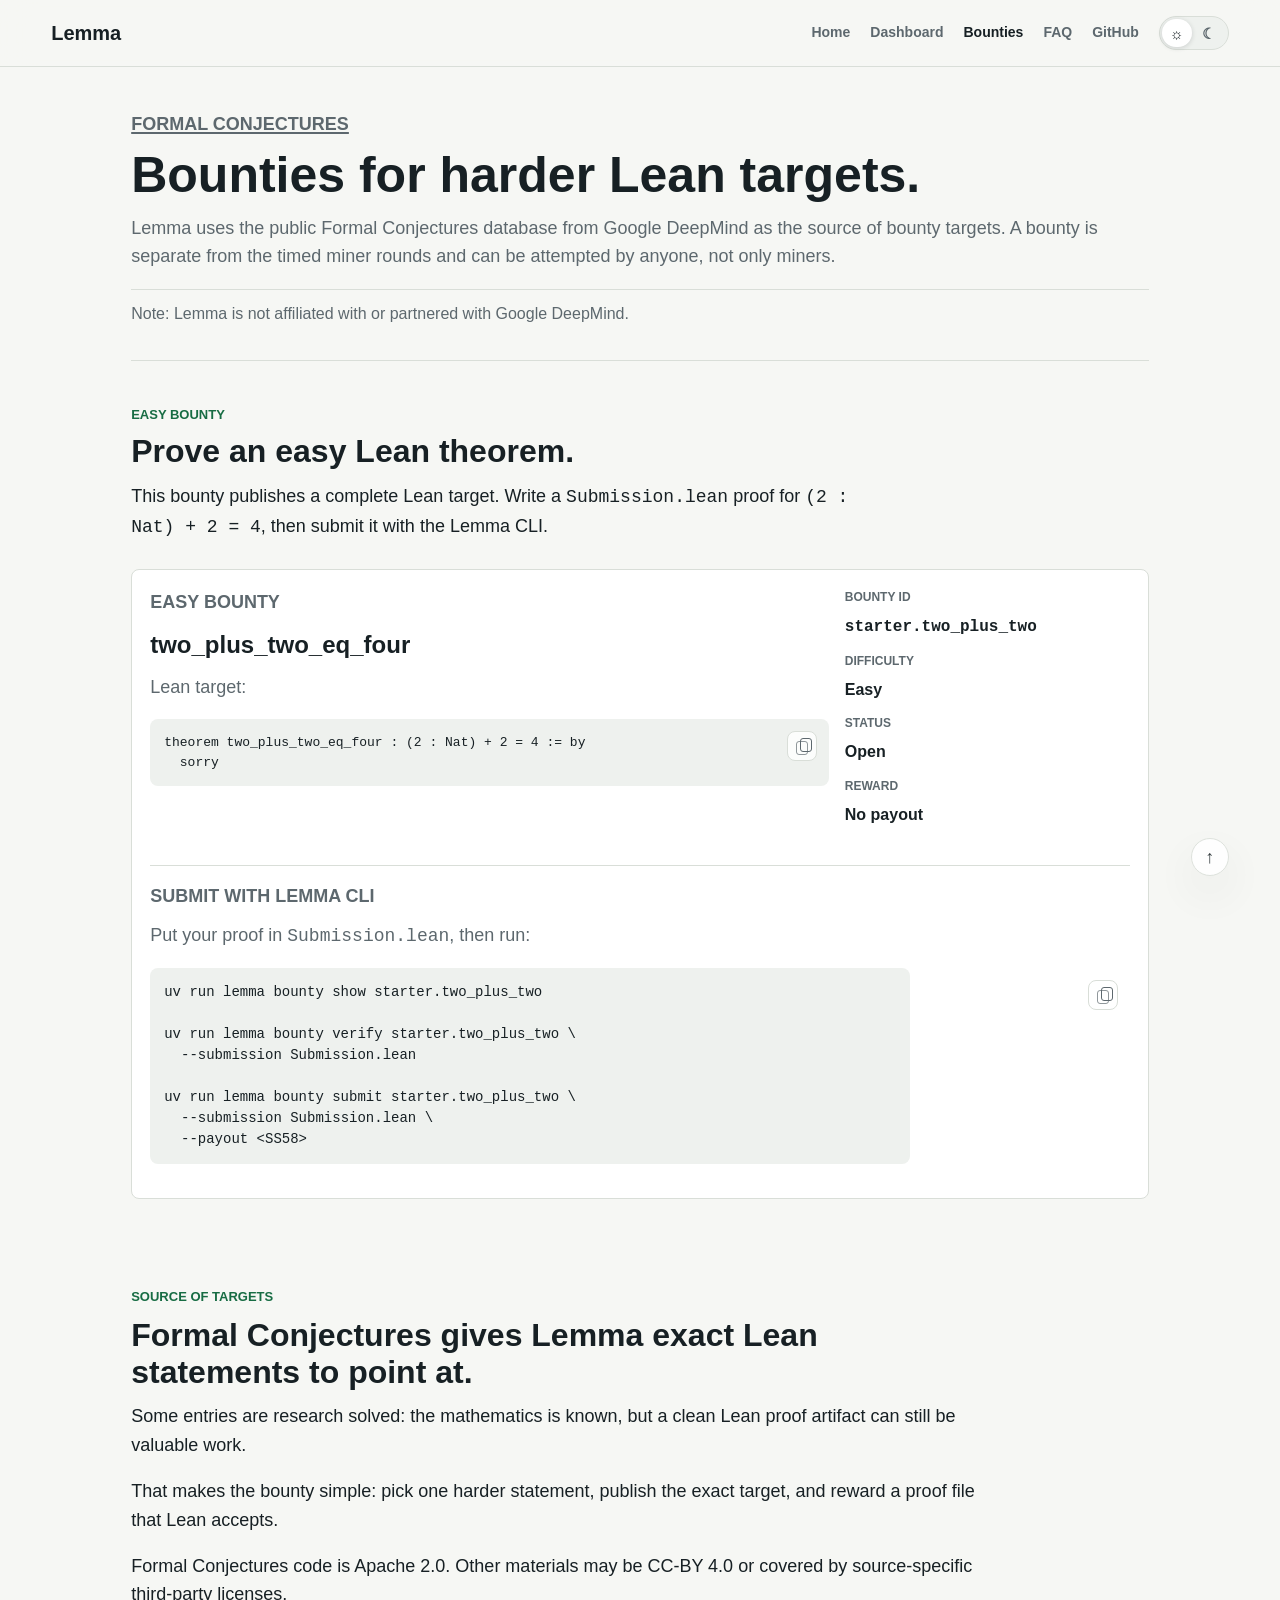
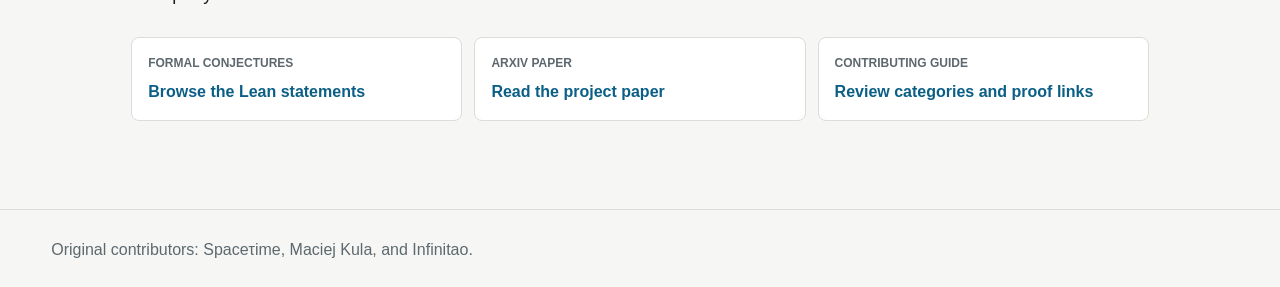
==== commit d0450807: "Simplify easy bounty section" ====
--- a/bounties/index.html
+++ b/bounties/index.html
@@ -52,42 +52,45 @@
 
     <section class="band starter-bounty" aria-labelledby="starter-bounty-title">
       <div class="section-head">
-        <p class="eyebrow">Open bounty</p>
-        <h2 id="starter-bounty-title">Prove a tiny Lean theorem.</h2>
+        <p class="eyebrow">Easy bounty</p>
+        <h2 id="starter-bounty-title">Prove an easy Lean theorem.</h2>
         <p>
-          This bounty publishes a complete Lean target and accepts any
-          submission file that proves <code>(2 : Nat) + 2 = 4</code>.
+          This bounty publishes a complete Lean target. Write a
+          <code>Submission.lean</code> proof for <code>(2 : Nat) + 2 = 4</code>,
+          then submit it with the Lemma CLI.
         </p>
       </div>
       <article class="bounty-card">
         <div class="bounty-card-main">
-          <p class="label">Open bounty</p>
+          <p class="label">Easy bounty</p>
           <h3>two_plus_two_eq_four</h3>
           <p>Lean target:</p>
           <pre class="lean-statement"><code>theorem two_plus_two_eq_four : (2 : Nat) + 2 = 4 := by
   sorry</code></pre>
-          <p>Accepted proof:</p>
-          <pre class="lean-statement"><code>import Mathlib
-
-namespace Submission
-
-theorem two_plus_two_eq_four : (2 : Nat) + 2 = 4 := by
-  rfl
-
-end Submission</code></pre>
         </div>
         <div class="bounty-card-side">
           <dl>
             <dt>Bounty id</dt>
             <dd><code>starter.two_plus_two</code></dd>
+            <dt>Difficulty</dt>
+            <dd>Easy</dd>
             <dt>Status</dt>
             <dd>Open</dd>
             <dt>Reward</dt>
             <dd>No payout</dd>
           </dl>
-          <p>Try it from the Lemma repo:</p>
+        </div>
+        <div class="bounty-cli">
+          <p class="label">Submit with Lemma CLI</p>
+          <p>Put your proof in <code>Submission.lean</code>, then run:</p>
           <pre class="lean-statement"><code>uv run lemma bounty show starter.two_plus_two
-uv run lemma bounty verify starter.two_plus_two --submission Submission.lean</code></pre>
+
+uv run lemma bounty verify starter.two_plus_two \
+  --submission Submission.lean
+
+uv run lemma bounty submit starter.two_plus_two \
+  --submission Submission.lean \
+  --payout &lt;SS58&gt;</code></pre>
         </div>
       </article>
     </section>
--- a/assets/styles.css
+++ b/assets/styles.css
@@ -1006,6 +1006,21 @@
   font-size: 13px;
 }
 
+.bounty-cli {
+  grid-column: 1 / -1;
+  padding-top: 16px;
+  border-top: 1px solid var(--line);
+}
+
+.bounty-cli p {
+  max-width: 720px;
+}
+
+.bounty-cli .lean-statement {
+  max-width: 760px;
+  font-size: 14px;
+}
+
 .bounty-sources h2 {
   max-width: 760px;
   font-size: 32px;
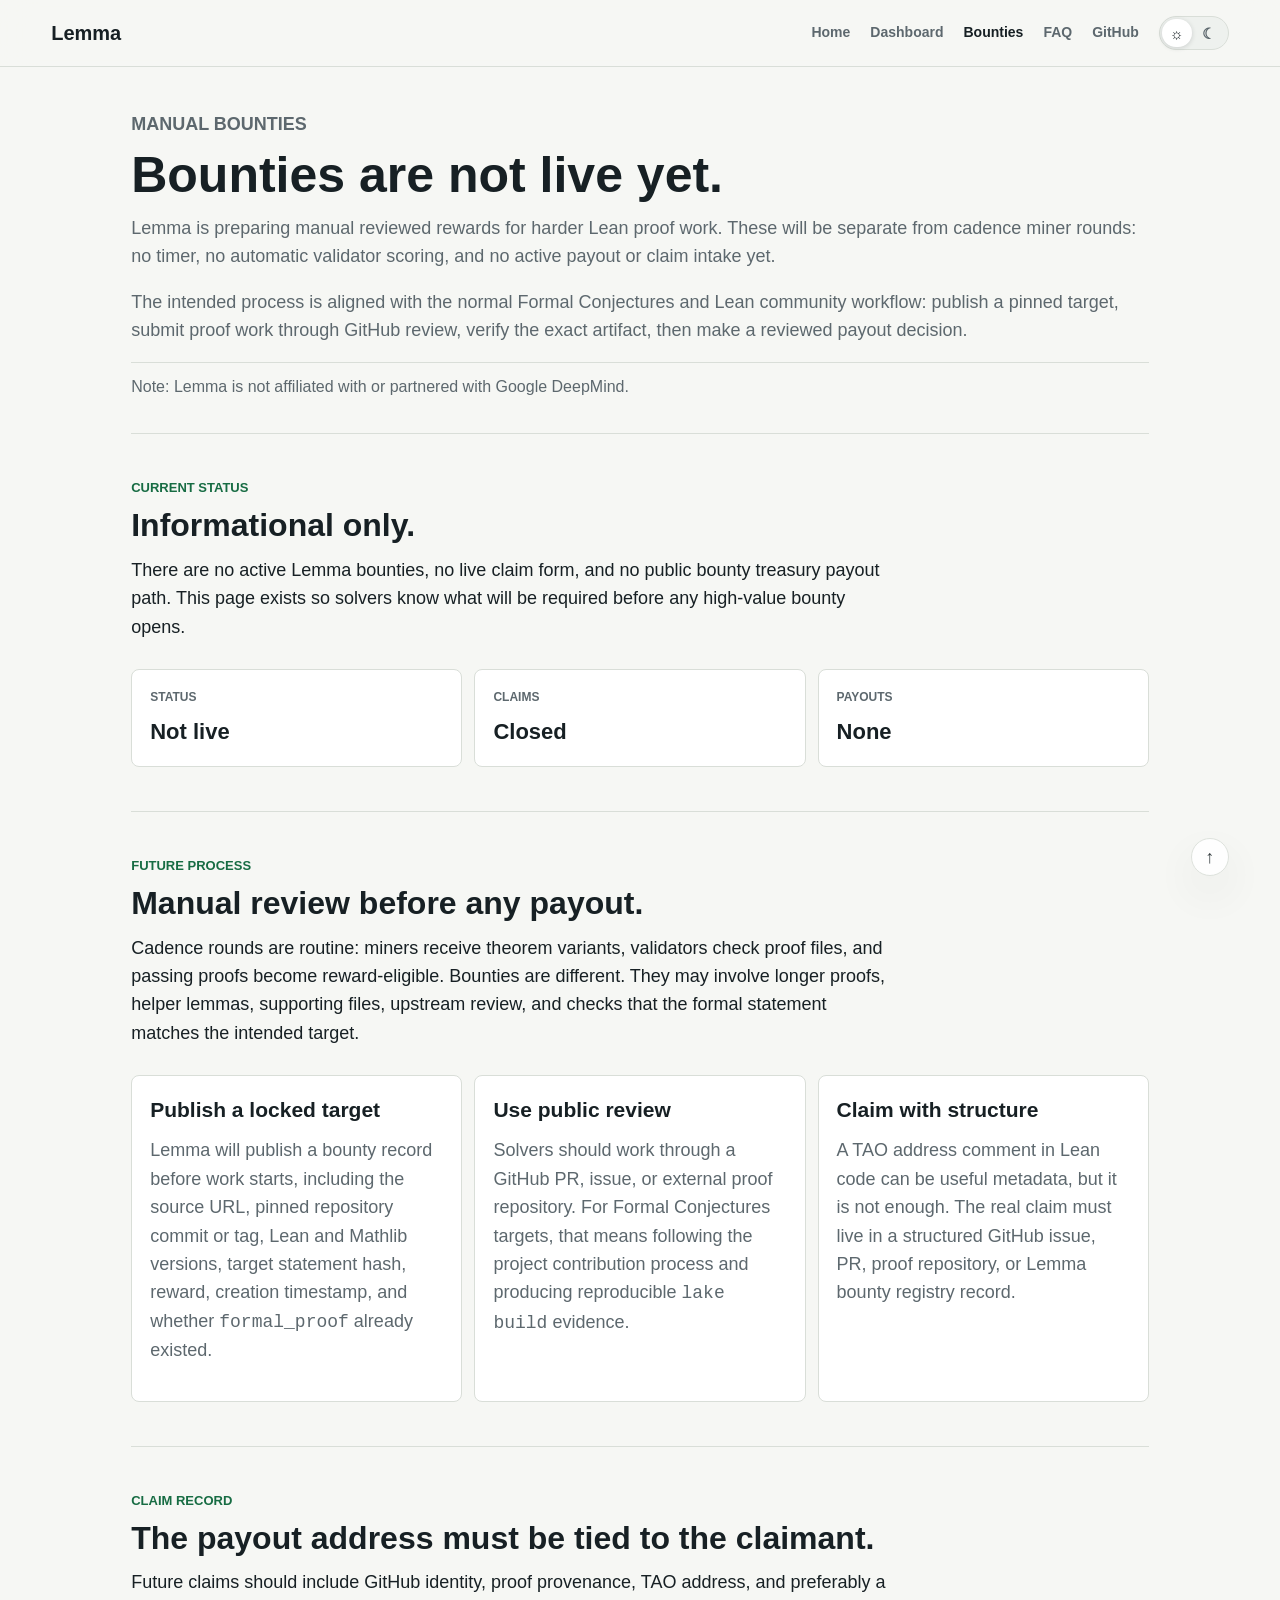
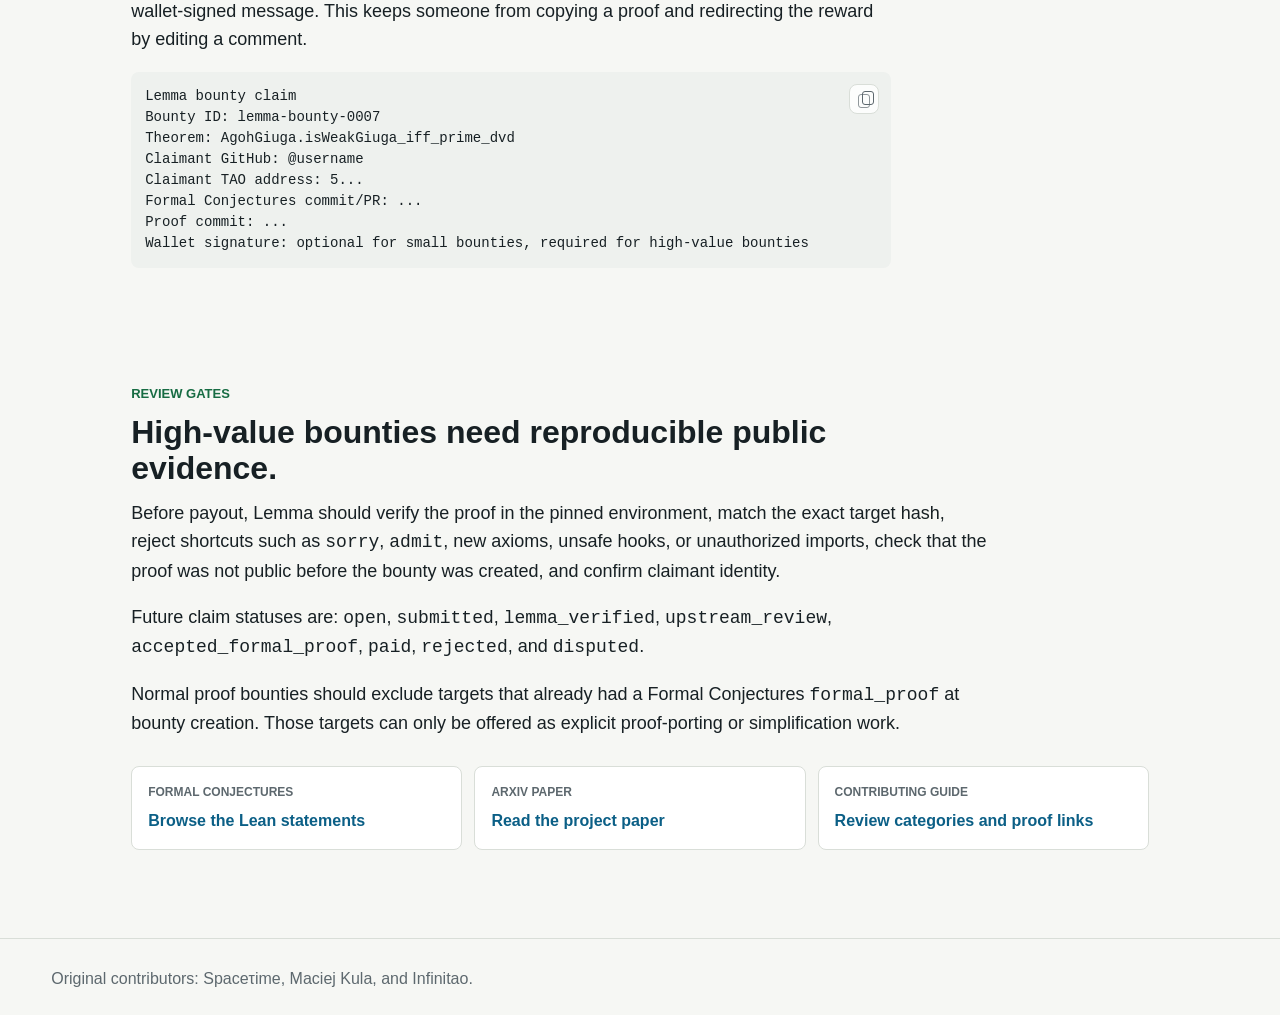
==== commit 3c985d93: "Make bounties page not-live" ====
--- a/bounties/index.html
+++ b/bounties/index.html
@@ -3,7 +3,7 @@
 <head>
   <meta charset="utf-8">
   <meta name="viewport" content="width=device-width, initial-scale=1">
-  <meta name="description" content="Formal Conjectures proof bounties on Lemma.">
+  <meta name="description" content="Manual reviewed Formal Conjectures bounty policy for Lemma.">
   <title>Lemma Bounties</title>
   <script>
     (() => {
@@ -38,78 +38,120 @@
   <main class="dashboard-page bounty-page">
     <section class="dashboard-head bounty-head">
       <div>
-        <p class="eyebrow"><a class="title-link" href="https://google-deepmind.github.io/formal-conjectures/" target="_blank" rel="noopener noreferrer">Formal Conjectures</a></p>
-        <h1>Bounties for harder Lean targets.</h1>
+        <p class="eyebrow">Manual bounties</p>
+        <h1>Bounties are not live yet.</h1>
         <p>
-          Lemma uses the public Formal Conjectures database from Google
-          DeepMind as the source of bounty targets. A bounty is separate
-          from the timed miner rounds and can be attempted by anyone, not only
-          miners.
+          Lemma is preparing manual reviewed rewards for harder Lean proof
+          work. These will be separate from cadence miner rounds: no timer,
+          no automatic validator scoring, and no active payout or claim intake
+          yet.
+        </p>
+        <p>
+          The intended process is aligned with the normal Formal Conjectures
+          and Lean community workflow: publish a pinned target, submit proof
+          work through GitHub review, verify the exact artifact, then make a
+          reviewed payout decision.
         </p>
         <p class="source-note">Note: Lemma is not affiliated with or partnered with Google DeepMind.</p>
       </div>
     </section>
 
-    <section class="band starter-bounty" aria-labelledby="starter-bounty-title">
+    <section class="band bounty-status-band" aria-labelledby="bounty-status-title">
       <div class="section-head">
-        <p class="eyebrow">Easy bounty</p>
-        <h2 id="starter-bounty-title">Prove an easy Lean theorem.</h2>
+        <p class="eyebrow">Current status</p>
+        <h2 id="bounty-status-title">Informational only.</h2>
         <p>
-          This bounty publishes a complete Lean target. Write a
-          <code>Submission.lean</code> proof for <code>(2 : Nat) + 2 = 4</code>,
-          then submit it with the Lemma CLI.
+          There are no active Lemma bounties, no live claim form, and no
+          public bounty treasury payout path. This page exists so solvers know
+          what will be required before any high-value bounty opens.
         </p>
       </div>
-      <article class="bounty-card">
-        <div class="bounty-card-main">
-          <p class="label">Easy bounty</p>
-          <h3>two_plus_two_eq_four</h3>
-          <p>Lean target:</p>
-          <pre class="lean-statement"><code>theorem two_plus_two_eq_four : (2 : Nat) + 2 = 4 := by
-  sorry</code></pre>
-        </div>
-        <div class="bounty-card-side">
-          <dl>
-            <dt>Bounty id</dt>
-            <dd><code>starter.two_plus_two</code></dd>
-            <dt>Difficulty</dt>
-            <dd>Easy</dd>
-            <dt>Status</dt>
-            <dd>Open</dd>
-            <dt>Reward</dt>
-            <dd>No payout</dd>
-          </dl>
-        </div>
-        <div class="bounty-cli">
-          <p class="label">Submit with Lemma CLI</p>
-          <p>Put your proof in <code>Submission.lean</code>, then run:</p>
-          <pre class="lean-statement"><code>uv run lemma bounty show starter.two_plus_two
+      <div class="bounty-status-grid" aria-label="Current bounty status">
+        <article>
+          <span>Status</span>
+          <strong>Not live</strong>
+        </article>
+        <article>
+          <span>Claims</span>
+          <strong>Closed</strong>
+        </article>
+        <article>
+          <span>Payouts</span>
+          <strong>None</strong>
+        </article>
+      </div>
+    </section>
 
-uv run lemma bounty verify starter.two_plus_two \
-  --submission Submission.lean
+    <section class="band bounty-process" aria-labelledby="bounty-process-title">
+      <div class="section-head">
+        <p class="eyebrow">Future process</p>
+        <h2 id="bounty-process-title">Manual review before any payout.</h2>
+        <p>
+          Cadence rounds are routine: miners receive theorem variants,
+          validators check proof files, and passing proofs become
+          reward-eligible. Bounties are different. They may involve longer
+          proofs, helper lemmas, supporting files, upstream review, and checks
+          that the formal statement matches the intended target.
+        </p>
+      </div>
+      <div class="bounty-info-grid">
+        <article>
+          <h3>Publish a locked target</h3>
+          <p>Lemma will publish a bounty record before work starts, including the source URL, pinned repository commit or tag, Lean and Mathlib versions, target statement hash, reward, creation timestamp, and whether <code>formal_proof</code> already existed.</p>
+        </article>
+        <article>
+          <h3>Use public review</h3>
+          <p>Solvers should work through a GitHub PR, issue, or external proof repository. For Formal Conjectures targets, that means following the project contribution process and producing reproducible <code>lake build</code> evidence.</p>
+        </article>
+        <article>
+          <h3>Claim with structure</h3>
+          <p>A TAO address comment in Lean code can be useful metadata, but it is not enough. The real claim must live in a structured GitHub issue, PR, proof repository, or Lemma bounty registry record.</p>
+        </article>
+      </div>
+    </section>
 
-uv run lemma bounty submit starter.two_plus_two \
-  --submission Submission.lean \
-  --payout &lt;SS58&gt;</code></pre>
-        </div>
-      </article>
+    <section class="band bounty-claim" aria-labelledby="bounty-claim-title">
+      <div class="section-head">
+        <p class="eyebrow">Claim record</p>
+        <h2 id="bounty-claim-title">The payout address must be tied to the claimant.</h2>
+        <p>
+          Future claims should include GitHub identity, proof provenance, TAO
+          address, and preferably a wallet-signed message. This keeps someone
+          from copying a proof and redirecting the reward by editing a comment.
+        </p>
+        <pre class="lean-statement"><code>Lemma bounty claim
+Bounty ID: lemma-bounty-0007
+Theorem: AgohGiuga.isWeakGiuga_iff_prime_dvd
+Claimant GitHub: @username
+Claimant TAO address: 5...
+Formal Conjectures commit/PR: ...
+Proof commit: ...
+Wallet signature: optional for small bounties, required for high-value bounties</code></pre>
+      </div>
     </section>
 
     <section class="band bounty-sources">
       <div class="section-head">
-        <p class="eyebrow">Source of targets</p>
-        <h2>Formal Conjectures gives Lemma exact Lean statements to point at.</h2>
+        <p class="eyebrow">Review gates</p>
+        <h2>High-value bounties need reproducible public evidence.</h2>
         <p>
-          Some entries are research solved: the mathematics is known, but a
-          clean Lean proof artifact can still be valuable work.
+          Before payout, Lemma should verify the proof in the pinned
+          environment, match the exact target hash, reject shortcuts such as
+          <code>sorry</code>, <code>admit</code>, new axioms, unsafe hooks, or
+          unauthorized imports, check that the proof was not public before the
+          bounty was created, and confirm claimant identity.
         </p>
         <p>
-          That makes the bounty simple: pick one harder statement, publish the
-          exact target, and reward a proof file that Lean accepts.
+          Future claim statuses are:
+          <code>open</code>, <code>submitted</code>, <code>lemma_verified</code>,
+          <code>upstream_review</code>, <code>accepted_formal_proof</code>,
+          <code>paid</code>, <code>rejected</code>, and <code>disputed</code>.
         </p>
         <p>
-          Formal Conjectures code is Apache 2.0. Other materials may be CC-BY
-          4.0 or covered by source-specific third-party licenses.
+          Normal proof bounties should exclude targets that already had a
+          Formal Conjectures <code>formal_proof</code> at bounty creation.
+          Those targets can only be offered as explicit proof-porting or
+          simplification work.
         </p>
       </div>
       <div class="source-list">
--- a/assets/styles.css
+++ b/assets/styles.css
@@ -80,7 +80,8 @@
   .scoreboard-grid article,
   .status-strip,
   .source-link,
-  .bounty-card,
+  .bounty-info-grid article,
+  .bounty-status-grid article,
   .faq-list details,
   .dashboard-note article,
   .proof-map article,
@@ -481,10 +482,6 @@
   margin-bottom: 0;
 }
 
-.bounty-card .copy-block-lean {
-  margin: 8px 0 16px;
-}
-
 .copy-button {
   appearance: none;
   position: absolute;
@@ -668,7 +665,7 @@
 .proof-lanes p,
 .operator-band p,
 .proof-example > div > p,
-.bounty-card p,
+.bounty-info-grid p,
 .faq-answer p,
 .dashboard-head p {
   font-size: 18px;
@@ -953,71 +950,69 @@
   padding-left: 0;
 }
 
-.starter-bounty {
+.bounty-status-band,
+.bounty-process,
+.bounty-claim {
   padding-right: 0;
   padding-left: 0;
   border-top: 1px solid var(--line);
 }
 
-.starter-bounty .section-head {
+.bounty-status-band .section-head,
+.bounty-process .section-head,
+.bounty-claim .section-head {
   max-width: 760px;
 }
 
-.bounty-card {
-  display: grid;
-  grid-template-columns: minmax(0, 1fr) minmax(280px, 0.42fr);
-  gap: 16px;
+.bounty-status-grid,
+.bounty-info-grid {
+  display: grid;
+  gap: 12px;
+}
+
+.bounty-status-grid {
+  grid-template-columns: repeat(3, minmax(0, 1fr));
+}
+
+.bounty-info-grid {
+  grid-template-columns: repeat(3, minmax(0, 1fr));
+}
+
+.bounty-status-grid article,
+.bounty-info-grid article {
+  min-width: 0;
   padding: 18px;
   border: 1px solid var(--line);
   border-radius: 8px;
   background: var(--panel);
 }
 
-.bounty-card h3 {
-  margin-bottom: 10px;
-  font-size: 24px;
-}
-
-.bounty-card p {
-  color: var(--muted);
-}
-
-.bounty-card dl {
-  display: grid;
-  gap: 8px;
-  margin: 0 0 18px;
-}
-
-.bounty-card dt {
+.bounty-status-grid span {
+  display: block;
+  margin-bottom: 8px;
   color: var(--muted);
   font-size: 12px;
   font-weight: 800;
   text-transform: uppercase;
 }
 
-.bounty-card dd {
-  margin: 0 0 4px;
+.bounty-status-grid strong {
+  display: block;
   color: var(--ink);
-  font-weight: 750;
-}
-
-.bounty-card .lean-statement {
-  margin: 8px 0 16px;
-  font-size: 13px;
-}
-
-.bounty-cli {
-  grid-column: 1 / -1;
-  padding-top: 16px;
-  border-top: 1px solid var(--line);
-}
-
-.bounty-cli p {
-  max-width: 720px;
-}
-
-.bounty-cli .lean-statement {
-  max-width: 760px;
+  font-size: 22px;
+}
+
+.bounty-info-grid h3 {
+  margin-bottom: 10px;
+  font-size: 21px;
+}
+
+.bounty-info-grid p {
+  color: var(--muted);
+}
+
+.bounty-claim .lean-statement {
+  margin-top: 16px;
   font-size: 14px;
 }
 
@@ -1791,7 +1786,6 @@
   .operator-band,
   .proof-example,
   .theorem-layout,
-  .bounty-card,
   .faq-layout {
     grid-template-columns: 1fr;
   }
@@ -1818,6 +1812,7 @@
   .steps,
   .scoreboard-grid,
   .value-grid,
+  .bounty-info-grid,
   .source-list,
   .dashboard-note-grid,
   .get-started-notes {
@@ -1893,6 +1888,8 @@
   .metric-grid,
   .value-grid,
   .proof-lanes,
+  .bounty-status-grid,
+  .bounty-info-grid,
   .source-list,
   .dashboard-note-grid,
   .get-started-notes {
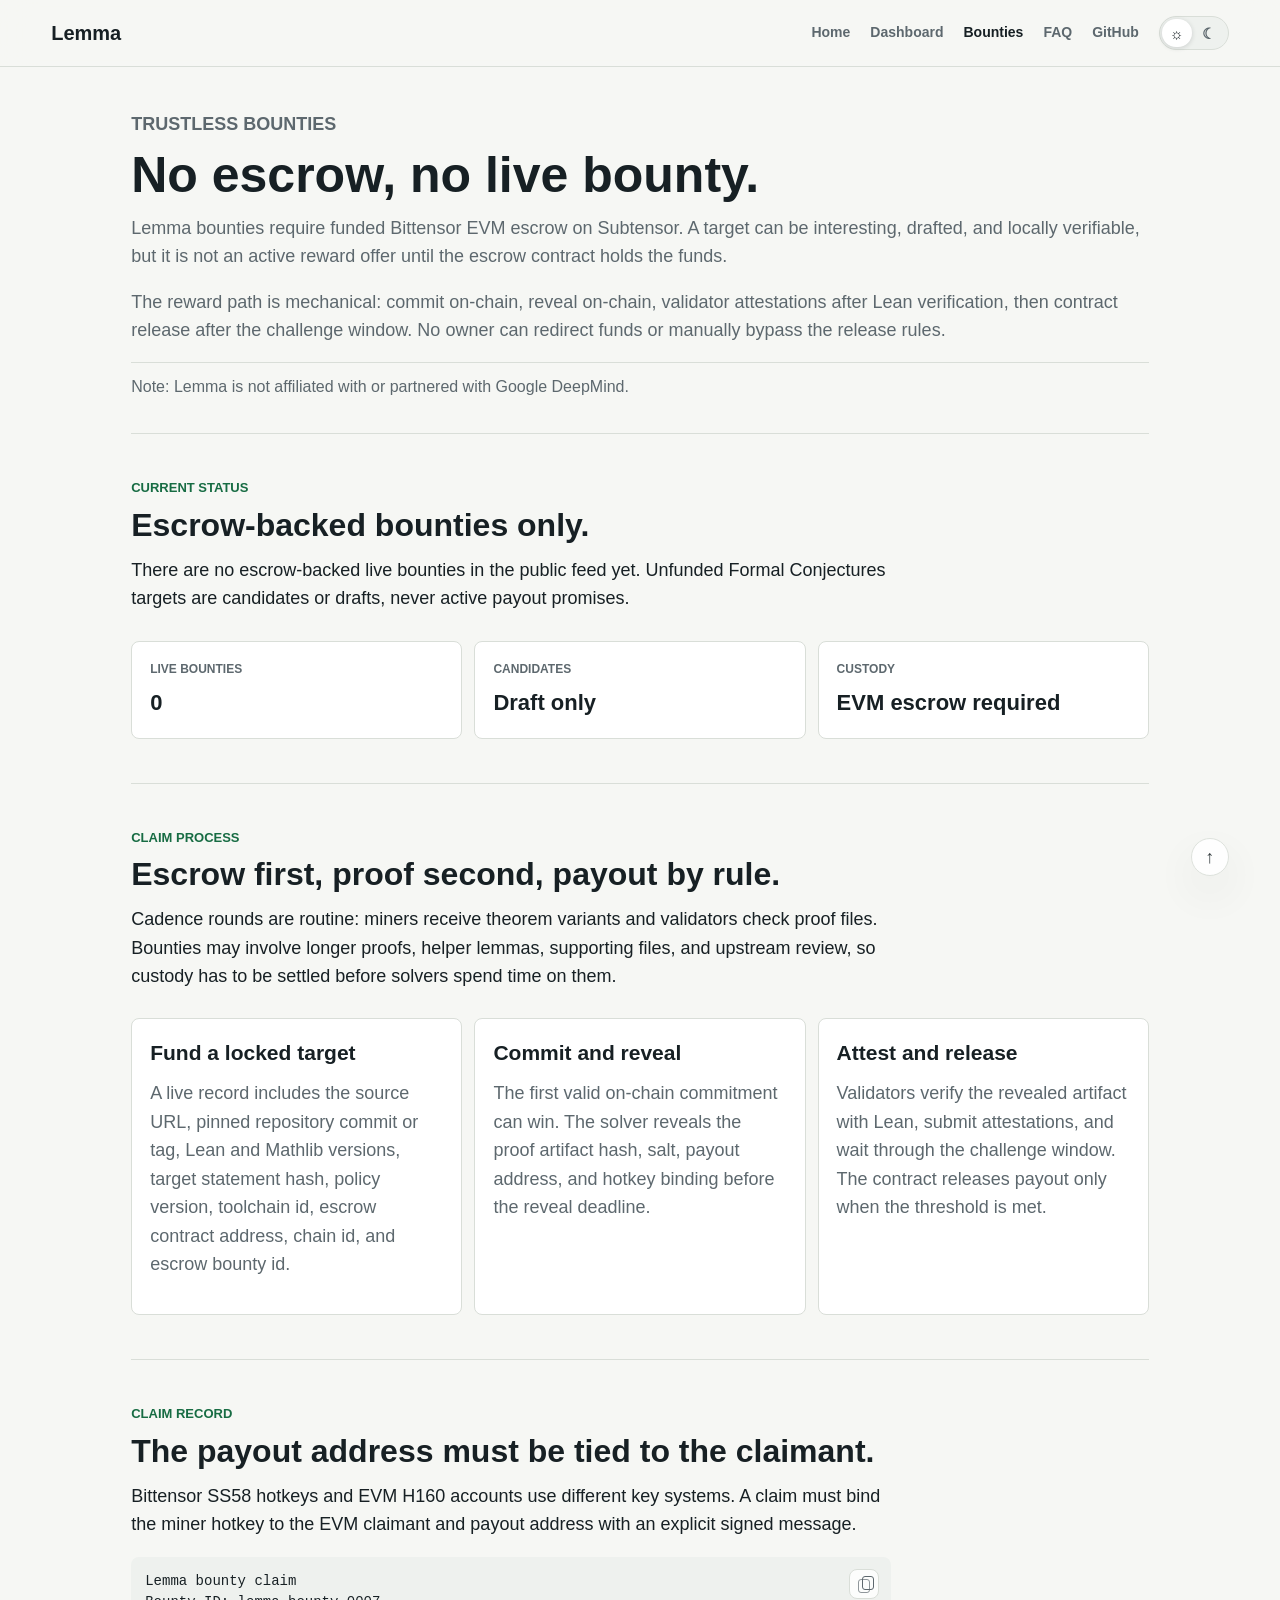
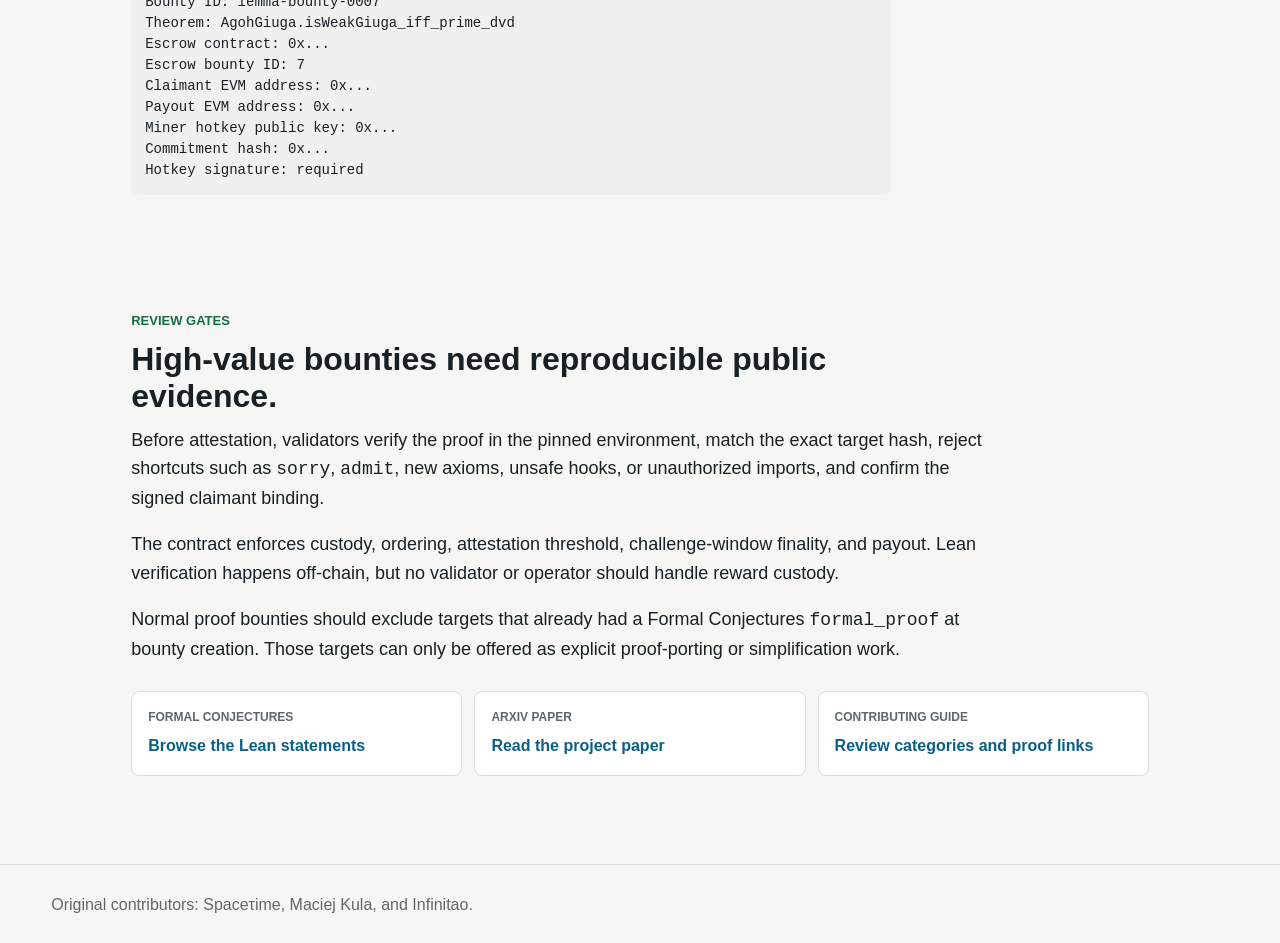
==== commit 81b2badb: "Make bounty site escrow-first" ====
--- a/bounties/index.html
+++ b/bounties/index.html
@@ -3,7 +3,7 @@
 <head>
   <meta charset="utf-8">
   <meta name="viewport" content="width=device-width, initial-scale=1">
-  <meta name="description" content="Manual reviewed Formal Conjectures bounty policy for Lemma.">
+  <meta name="description" content="Trustless escrow-backed Formal Conjectures bounty policy for Lemma.">
   <title>Lemma Bounties</title>
   <script>
     (() => {
@@ -38,19 +38,18 @@
   <main class="dashboard-page bounty-page">
     <section class="dashboard-head bounty-head">
       <div>
-        <p class="eyebrow">Manual bounties</p>
-        <h1>Bounties are not live yet.</h1>
+        <p class="eyebrow">Trustless bounties</p>
+        <h1>No escrow, no live bounty.</h1>
         <p>
-          Lemma is preparing manual reviewed rewards for harder Lean proof
-          work. These will be separate from cadence miner rounds: no timer,
-          no automatic validator scoring, and no active payout or claim intake
-          yet.
+          Lemma bounties require funded Bittensor EVM escrow on Subtensor. A
+          target can be interesting, drafted, and locally verifiable, but it is
+          not an active reward offer until the escrow contract holds the funds.
         </p>
         <p>
-          The intended process is aligned with the normal Formal Conjectures
-          and Lean community workflow: publish a pinned target, submit proof
-          work through GitHub review, verify the exact artifact, then make a
-          reviewed payout decision.
+          The reward path is mechanical: commit on-chain, reveal on-chain,
+          validator attestations after Lean verification, then contract release
+          after the challenge window. No owner can redirect funds or manually
+          bypass the release rules.
         </p>
         <p class="source-note">Note: Lemma is not affiliated with or partnered with Google DeepMind.</p>
       </div>
@@ -59,53 +58,52 @@
     <section class="band bounty-status-band" aria-labelledby="bounty-status-title">
       <div class="section-head">
         <p class="eyebrow">Current status</p>
-        <h2 id="bounty-status-title">Informational only.</h2>
+        <h2 id="bounty-status-title">Escrow-backed bounties only.</h2>
         <p>
-          There are no active Lemma bounties, no live claim form, and no
-          public bounty treasury payout path. This page exists so solvers know
-          what will be required before any high-value bounty opens.
+          There are no escrow-backed live bounties in the public feed yet.
+          Unfunded Formal Conjectures targets are candidates or drafts, never
+          active payout promises.
         </p>
       </div>
       <div class="bounty-status-grid" aria-label="Current bounty status">
         <article>
-          <span>Status</span>
-          <strong>Not live</strong>
+          <span>Live bounties</span>
+          <strong>0</strong>
         </article>
         <article>
-          <span>Claims</span>
-          <strong>Closed</strong>
+          <span>Candidates</span>
+          <strong>Draft only</strong>
         </article>
         <article>
-          <span>Payouts</span>
-          <strong>None</strong>
+          <span>Custody</span>
+          <strong>EVM escrow required</strong>
         </article>
       </div>
     </section>
 
     <section class="band bounty-process" aria-labelledby="bounty-process-title">
       <div class="section-head">
-        <p class="eyebrow">Future process</p>
-        <h2 id="bounty-process-title">Manual review before any payout.</h2>
+        <p class="eyebrow">Claim process</p>
+        <h2 id="bounty-process-title">Escrow first, proof second, payout by rule.</h2>
         <p>
-          Cadence rounds are routine: miners receive theorem variants,
-          validators check proof files, and passing proofs become
-          reward-eligible. Bounties are different. They may involve longer
-          proofs, helper lemmas, supporting files, upstream review, and checks
-          that the formal statement matches the intended target.
+          Cadence rounds are routine: miners receive theorem variants and
+          validators check proof files. Bounties may involve longer proofs,
+          helper lemmas, supporting files, and upstream review, so custody has
+          to be settled before solvers spend time on them.
         </p>
       </div>
       <div class="bounty-info-grid">
         <article>
-          <h3>Publish a locked target</h3>
-          <p>Lemma will publish a bounty record before work starts, including the source URL, pinned repository commit or tag, Lean and Mathlib versions, target statement hash, reward, creation timestamp, and whether <code>formal_proof</code> already existed.</p>
+          <h3>Fund a locked target</h3>
+          <p>A live record includes the source URL, pinned repository commit or tag, Lean and Mathlib versions, target statement hash, policy version, toolchain id, escrow contract address, chain id, and escrow bounty id.</p>
         </article>
         <article>
-          <h3>Use public review</h3>
-          <p>Solvers should work through a GitHub PR, issue, or external proof repository. For Formal Conjectures targets, that means following the project contribution process and producing reproducible <code>lake build</code> evidence.</p>
+          <h3>Commit and reveal</h3>
+          <p>The first valid on-chain commitment can win. The solver reveals the proof artifact hash, salt, payout address, and hotkey binding before the reveal deadline.</p>
         </article>
         <article>
-          <h3>Claim with structure</h3>
-          <p>A TAO address comment in Lean code can be useful metadata, but it is not enough. The real claim must live in a structured GitHub issue, PR, proof repository, or Lemma bounty registry record.</p>
+          <h3>Attest and release</h3>
+          <p>Validators verify the revealed artifact with Lean, submit attestations, and wait through the challenge window. The contract releases payout only when the threshold is met.</p>
         </article>
       </div>
     </section>
@@ -115,18 +113,20 @@
         <p class="eyebrow">Claim record</p>
         <h2 id="bounty-claim-title">The payout address must be tied to the claimant.</h2>
         <p>
-          Future claims should include GitHub identity, proof provenance, TAO
-          address, and preferably a wallet-signed message. This keeps someone
-          from copying a proof and redirecting the reward by editing a comment.
+          Bittensor SS58 hotkeys and EVM H160 accounts use different key
+          systems. A claim must bind the miner hotkey to the EVM claimant and
+          payout address with an explicit signed message.
         </p>
         <pre class="lean-statement"><code>Lemma bounty claim
 Bounty ID: lemma-bounty-0007
 Theorem: AgohGiuga.isWeakGiuga_iff_prime_dvd
-Claimant GitHub: @username
-Claimant TAO address: 5...
-Formal Conjectures commit/PR: ...
-Proof commit: ...
-Wallet signature: optional for small bounties, required for high-value bounties</code></pre>
+Escrow contract: 0x...
+Escrow bounty ID: 7
+Claimant EVM address: 0x...
+Payout EVM address: 0x...
+Miner hotkey public key: 0x...
+Commitment hash: 0x...
+Hotkey signature: required</code></pre>
       </div>
     </section>
 
@@ -135,17 +135,15 @@
         <p class="eyebrow">Review gates</p>
         <h2>High-value bounties need reproducible public evidence.</h2>
         <p>
-          Before payout, Lemma should verify the proof in the pinned
+          Before attestation, validators verify the proof in the pinned
           environment, match the exact target hash, reject shortcuts such as
           <code>sorry</code>, <code>admit</code>, new axioms, unsafe hooks, or
-          unauthorized imports, check that the proof was not public before the
-          bounty was created, and confirm claimant identity.
+          unauthorized imports, and confirm the signed claimant binding.
         </p>
         <p>
-          Future claim statuses are:
-          <code>open</code>, <code>submitted</code>, <code>lemma_verified</code>,
-          <code>upstream_review</code>, <code>accepted_formal_proof</code>,
-          <code>paid</code>, <code>rejected</code>, and <code>disputed</code>.
+          The contract enforces custody, ordering, attestation threshold,
+          challenge-window finality, and payout. Lean verification happens
+          off-chain, but no validator or operator should handle reward custody.
         </p>
         <p>
           Normal proof bounties should exclude targets that already had a
